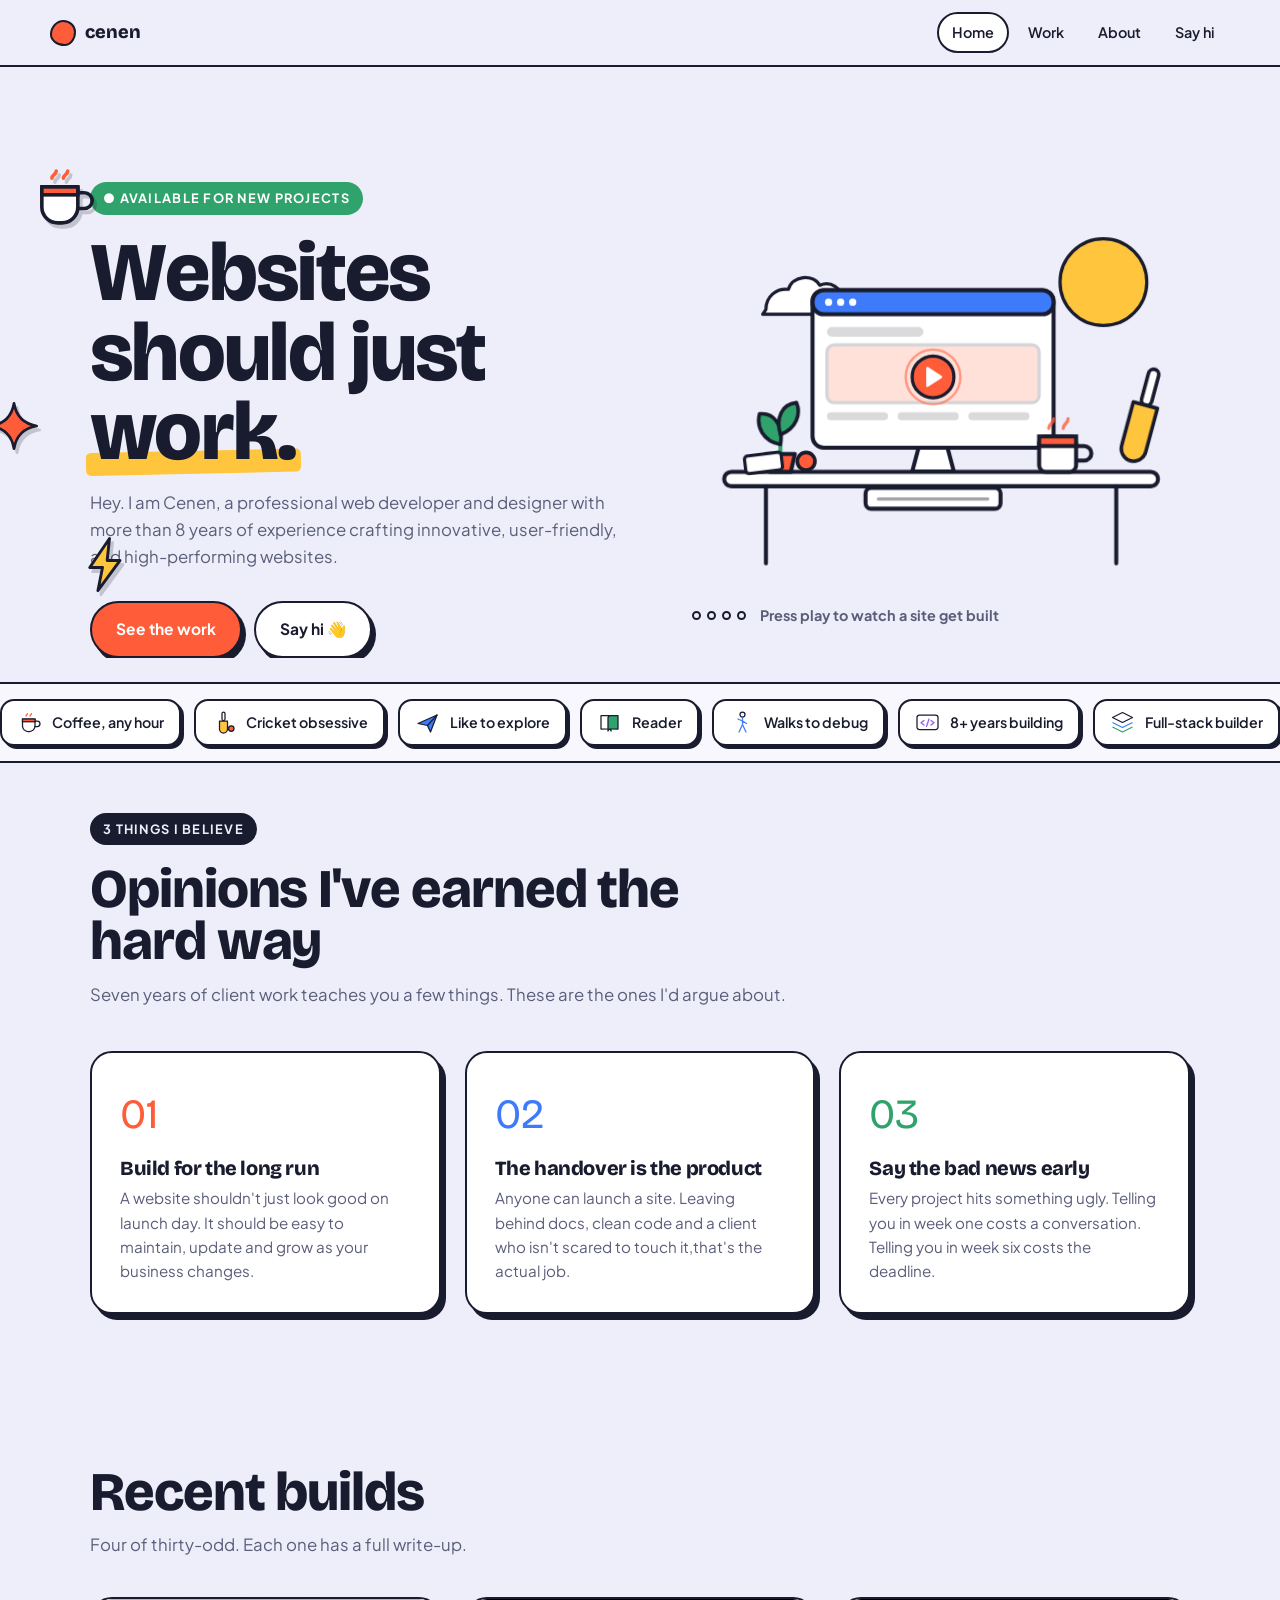
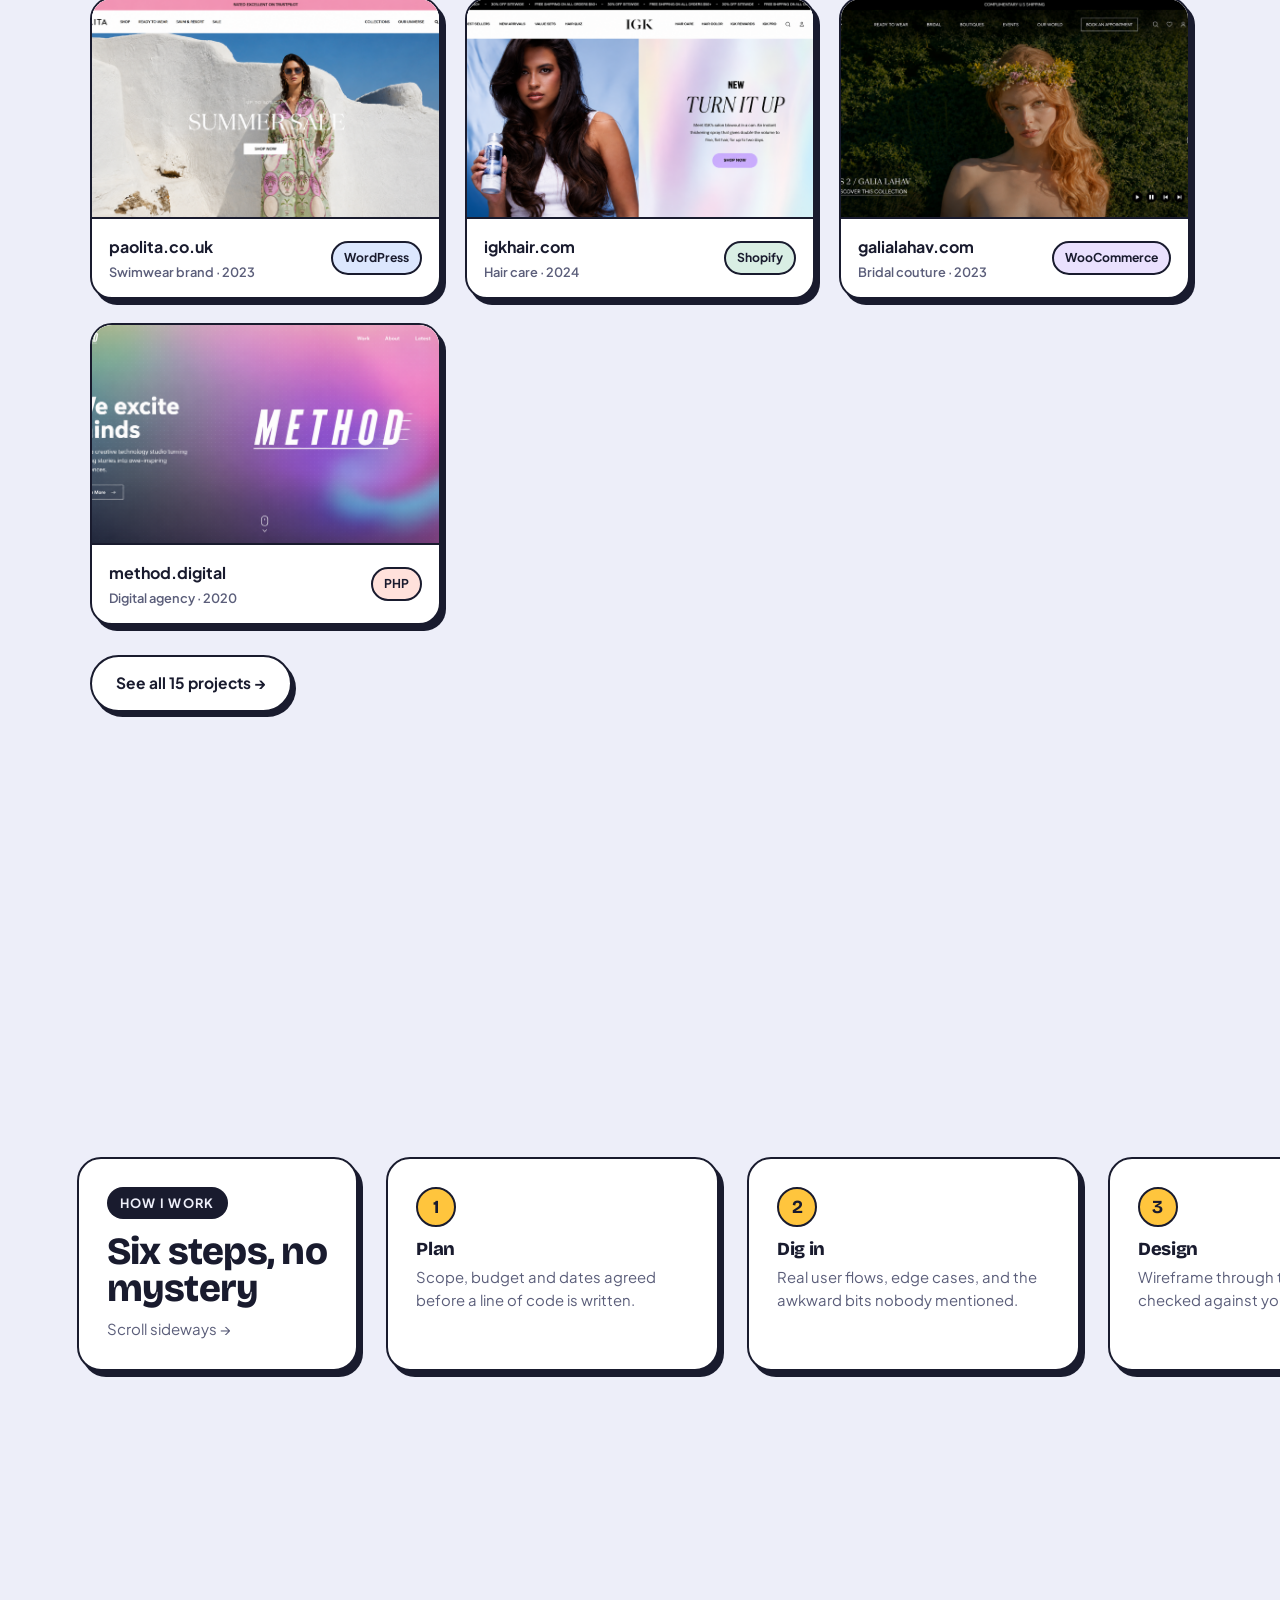
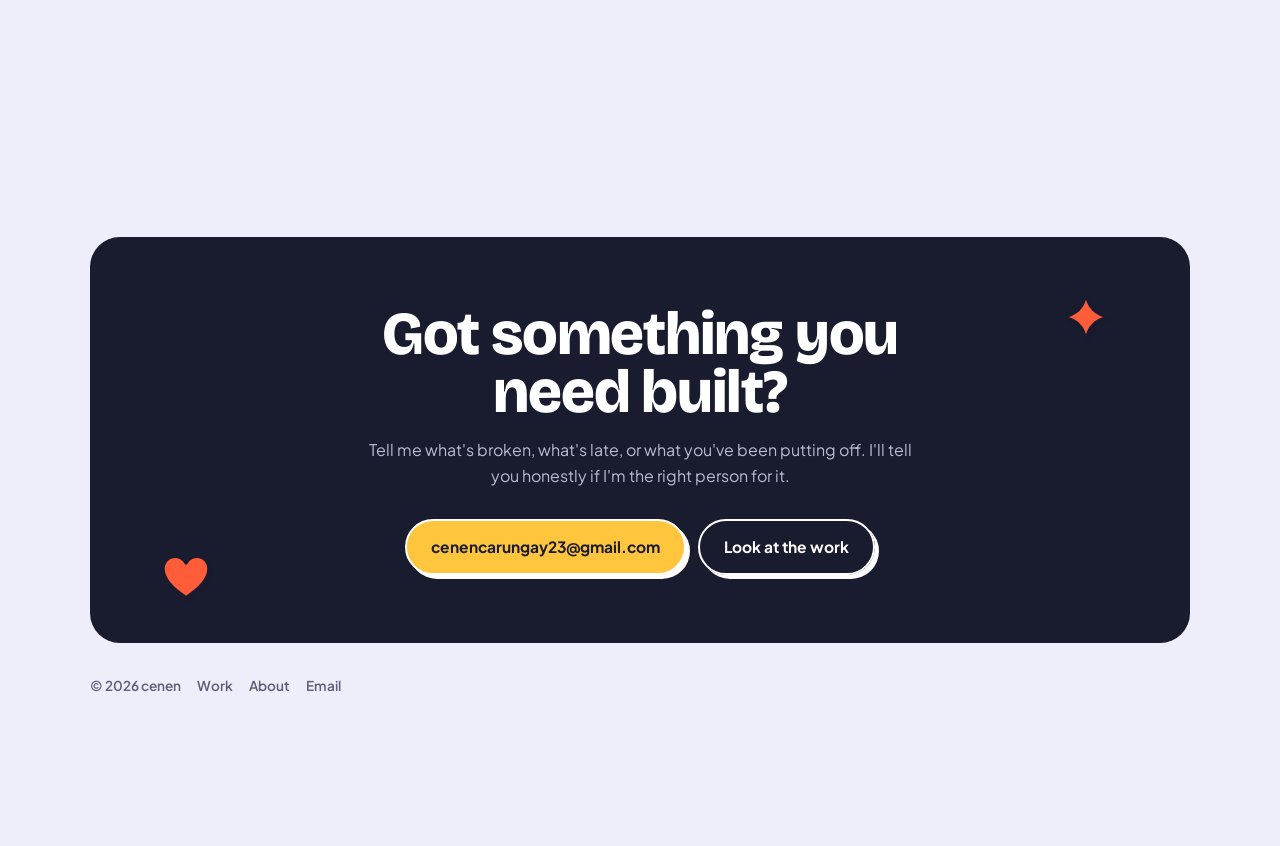
==== index.html @ 1bdb2379 "Update index.html" ====
<!DOCTYPE html>
<html lang="en">
<head>
<meta charset="UTF-8">
<meta name="viewport" content="width=device-width,initial-scale=1">
<title>cenen-I build websites that just work</title>
<meta name="description" content="cenen is a web developer and designer with 7 years building WordPress, Shopify and PHP sites for agencies and business owners.">
<link rel="preconnect" href="https://fonts.googleapis.com">
<link rel="preconnect" href="https://fonts.gstatic.com" crossorigin>
<link href="https://fonts.googleapis.com/css2?family=Bricolage+Grotesque:opsz,wght@12..96,400..800&family=Plus+Jakarta+Sans:wght@400;500;600;700&display=swap" rel="stylesheet">
<link rel="stylesheet" href="style.css">
</head>
<body>

<nav class="top"><div class="wrap in">
  <a class="brand" href="index.html"><span class="blob"></span> cenen</a>
  <div class="links">
    <a href="index.html">Home</a>
    <a href="work.html">Work</a>
    <a href="about.html">About</a>
    <a href="#talk">Say hi</a>
  </div>
</div></nav>
<br><br>
  
<!-- HERO -->
<header class="blk" style="padding-top:clamp(30px,5vw,64px);position:relative;overflow:hidden">
  <div class="wrap" style="display:grid;grid-template-columns:1.05fr .95fr;gap:clamp(24px,4vw,56px);align-items:center" id="heroGrid">
    <div>
      <span class="eyeb" style="background:var(--grass);color:#fff">● Available for new projects</span>
      <h1 style="font-size:clamp(2.4rem,7vw,5.2rem);max-width:14ch;margin-bottom:18px">
        <span data-kin>Websites should just</span> <span class="hl">work.</span>
      </h1>
      <p class="lead">Hey. I am Cenen, a professional web developer and designer with more than 8 years of experience crafting innovative, user-friendly, and high-performing websites. </p>
     
      <div class="cta">
        <a href="work.html" class="btn solid">See the work</a>
        <a href="#talk" class="btn">Say hi 👋</a>
      </div>
    </div>
    <div>
      <div id="deskArt"></div>
      <div class="build-bar">
        <span id="buildDots"><i></i><i></i><i></i><i></i></span>
        <span id="buildCaption">Press play to watch a site get built</span>
      </div>
    </div>
  </div>
  <span class="sticker" style="--r:-10deg;top:8%;left:2%"><svg width="72" height="72"><use href="#s-coffee"/></svg></span>
  <span class="sticker" style="--r:14deg;bottom:12%;left:6%"><svg width="58" height="58"><use href="#s-bolt"/></svg></span>
  <span class="sticker" style="--r:-18deg;top:52%;left:-1%"><svg width="54" height="54"><use href="#s-star"/></svg></span>
</header>

<div class="strip"><div class="rail" id="rail"></div></div>

<!-- BELIEFS -->
<section class="blk rv" style="padding-top:50px;padding-bottom:50px">
  <div class="wrap">
    <span class="eyeb">3 things I believe</span>
    <h2 class="big" data-kin>Opinions I've earned the hard way</h2>
    <p class="lead">Seven years of client work teaches you a few things. These are the ones I'd argue about.</p>
    <div class="grid" style="grid-template-columns:repeat(auto-fit,minmax(270px,1fr));margin-top:42px">
      <div class="card" style="padding:28px"><div style="font-family:Bricolage Grotesque;font-size:2.6rem;color:var(--tomato)">01</div><h3 style="font-size:1.25rem;margin:12px 0 8px">Build for the long run</h3><p style="margin:0;color:var(--ink2);font-size:.95rem">A website shouldn't just look good on launch day. It should be easy to maintain, update and grow as your business changes.</p></div>
      <div class="card" style="padding:28px"><div style="font-family:Bricolage Grotesque;font-size:2.6rem;color:var(--sky)">02</div><h3 style="font-size:1.25rem;margin:12px 0 8px">The handover is the product</h3><p style="margin:0;color:var(--ink2);font-size:.95rem">Anyone can launch a site. Leaving behind docs, clean code and a client who isn't scared to touch it,that's the actual job.</p></div>
      <div class="card" style="padding:28px"><div style="font-family:Bricolage Grotesque;font-size:2.6rem;color:var(--grass)">03</div><h3 style="font-size:1.25rem;margin:12px 0 8px">Say the bad news early</h3><p style="margin:0;color:var(--ink2);font-size:.95rem">Every project hits something ugly. Telling you in week one costs a conversation. Telling you in week six costs the deadline.</p></div>
    </div>
  </div>
</section>

<!-- FEATURED WORK -->
<section class="blk rv">
  <div class="wrap">
    <h2 class="big" data-kin>Recent builds</h2>
    <p class="lead">Four of thirty-odd. Each one has a full write-up.</p>
    <div class="grid" id="featured" style="margin-top:38px"></div>
    <div class="cta"><a href="work.html" class="btn">See all 15 projects →</a></div>
  </div>
</section>

<!-- PINNED HORIZONTAL PROCESS -->
<div class="pin-outer">
  <div class="pin">
    <div class="pin-track" id="pinTrack">
      <div class="pin-card" style="flex-basis:clamp(230px,22vw,300px)">
        <span class="eyeb" style="margin:0 0 14px">How I work</span>
        <h3 style="font-size:clamp(1.6rem,3vw,2.4rem)">Six steps, no mystery</h3>
        <p style="color:var(--ink2);margin-top:10px;font-size:.94rem">Scroll sideways →</p>
      </div>
      <div class="pin-card"><b>1</b><h4>Plan</h4><p>Scope, budget and dates agreed before a line of code is written.</p></div>
      <div class="pin-card"><b>2</b><h4>Dig in</h4><p>Real user flows, edge cases, and the awkward bits nobody mentioned.</p></div>
      <div class="pin-card"><b>3</b><h4>Design</h4><p>Wireframe through to final screens, checked against your brand.</p></div>
      <div class="pin-card"><b>4</b><h4>Build</h4><p>Clean, maintainable code on whichever platform actually fits.</p></div>
      <div class="pin-card"><b>5</b><h4>Test</h4><p>Every browser, every screen size, version-controlled throughout.</p></div>
      <div class="pin-card"><b>6</b><h4>Look after</h4><p>Speed, SEO and fixes for as long as you need them after launch.</p></div>
    </div>
  </div>
</div>

<!-- CONTACT -->
<section class="blk rv" id="talk">
  <div class="wrap">
    <div class="finale">
      <h2 data-kin>Got something you need built?</h2>
      <p>Tell me what's broken, what's late, or what you've been putting off. I'll tell you honestly if I'm the right person for it.</p>
      <div class="cta" style="justify-content:center">
        <a href="mailto:cenencarungay23@gmail.com" class="btn sun">cenencarungay23@gmail.com</a>
        <a href="work.html" class="btn ghost">Look at the work</a>
      </div>
      <span class="sticker" style="--r:-14deg;bottom:9%;left:6%"><svg width="60" height="60"><use href="#s-heart"/></svg></span>
      <span class="sticker" style="--r:12deg;top:13%;right:7%"><svg width="54" height="54"><use href="#s-star"/></svg></span>
    </div>
    <div class="foot">
      <span>© 2026 cenen </span>
      <a href="work.html">Work</a><a href="about.html">About</a><a href="mailto:cenencarungay23@gmail.com">Email</a>
    </div>
  </div>
</section>

<script src="app.js"></script>
<script>
document.addEventListener('DOMContentLoaded',()=>{
  document.getElementById('deskArt').innerHTML = artDesk();
  playSequence();   // must run AFTER the desk SVG exists in the DOM

  const bits=[['s-coffee','Coffee, any hour'],['s-bat','Cricket obsessive'],['s-plane','Like to explore'],
    ['s-book','Reader'],['s-walk','Walks to debug'],
    ['s-code','8+ years building'],['s-layers','Full-stack builder'],['s-bolt','Fast sites only'],['s-compass','Worked across multiple niches']];
  document.getElementById('rail').innerHTML=[...bits,...bits]
    .map(([id,t])=>`<span class="mini"><svg width="25" height="25"><use href="#${id}"/></svg>${t}</span>`).join('');

  document.getElementById('featured').innerHTML =
    ['paolita','igkhair','galialahav','method'].map(s=>{
      const p=bySlug(s);
return `<a class="wcard" href="case.html?p=${p.slug}">
  <div class="art">
  <img src="${projectImage(p)}" alt="${p.dom} website preview">
  </div>
  <div class="meta">
    <span>
      <b>${p.dom}</b>
      <small>${p.sector} · ${p.year}</small>
    </span>
    <span class="tag" style="background:${KINDS[p.kind].c}2e">${KINDS[p.kind].label}</span>
  </div>
</a>`;
    }).join('');

  function tick(){
    const t=new Date(Date.now()+(330+new Date().getTimezoneOffset())*60000);
    document.getElementById('clock').textContent=
      t.toLocaleTimeString('en-GB',{hour:'2-digit',minute:'2-digit'})+' my time';
  }
  tick(); setInterval(tick,30000);

  if(window.innerWidth<820){
    document.getElementById('heroGrid').style.gridTemplateColumns='1fr';
  }
});
</script>
</body>
</html>
---- style.css ----
:root{
  --bg:#EDEEF9; --bg2:#F7F7FD; --ink:#191B2E; --ink2:#5B5E7A;
  --tomato:#FF5C39; --sky:#3E7BFA; --grass:#2FA36B; --sun:#FFC53D; --grape:#8B5CF6;
  --shadow:5px 6px 0 var(--ink);
  --shadow-lg:9px 11px 0 var(--ink);
}
*{box-sizing:border-box;}
html{scroll-behavior:smooth;}
body{
  margin:0;background:var(--bg);color:var(--ink);
  font-family:'Plus Jakarta Sans',system-ui,sans-serif;line-height:1.6;
  -webkit-font-smoothing:antialiased;overflow-x:hidden;
}
h1,h2,h3,h4,.disp{font-family:'Bricolage Grotesque',sans-serif;font-weight:800;line-height:.96;letter-spacing:-.02em;margin:0;}
a{color:inherit;}
img,svg{display:block;max-width:100%;}
::selection{background:var(--sun);}
a:focus-visible,button:focus-visible{outline:3px solid var(--sky);outline-offset:3px;border-radius:10px;}
@media(prefers-reduced-motion:reduce){*{animation-duration:.01ms!important;animation-iteration-count:1!important;transition-duration:.01ms!important;scroll-behavior:auto!important;}}
.wrap{max-width:1180px;margin:0 auto;padding:0 clamp(18px,4vw,40px);}
.tight{max-width:820px;}

/* ---------- nav ---------- */
nav.top{position:sticky;top:0;z-index:80;background:rgba(237,238,249,.85);backdrop-filter:blur(12px);border-bottom:2px solid var(--ink);}
nav.top .in{display:flex;align-items:center;gap:12px;padding:12px 0;}
.brand{display:flex;align-items:center;gap:9px;text-decoration:none;font-family:'Bricolage Grotesque';font-weight:800;font-size:1.14rem;}
.brand .blob{width:26px;height:26px;background:var(--tomato);border:2px solid var(--ink);border-radius:52% 48% 44% 56%/56% 46% 54% 44%;animation:morph 7s ease-in-out infinite;}
@keyframes morph{50%{border-radius:44% 56% 56% 44%/48% 56% 44% 52%;transform:rotate(12deg);}}
nav.top .links{margin-left:auto;display:flex;gap:4px;flex-wrap:wrap;}
nav.top .links a{text-decoration:none;font-weight:600;font-size:.9rem;padding:7px 13px;border-radius:999px;border:2px solid transparent;transition:.18s;}
nav.top .links a:hover,nav.top .links a.on{border-color:var(--ink);background:#fff;}

/* ---------- buttons ---------- */
.btn{
  display:inline-flex;
  align-items:center;
  justify-content:center;
  gap:9px;
  text-decoration:none;
  font-weight:700;
  font-size:.97rem;
  min-height:52px;
  padding:14px 24px;
  border-radius:99px;
  border:2px solid var(--ink);
  background:#fff;
  cursor:pointer;
  box-shadow:4px 5px 0 var(--ink);
  transition:transform .16s,box-shadow .16s;
  font-family:inherit;
  color:var(--ink);
}

.btn:hover{
  transform:translate(-2px,-2px);
  box-shadow:6px 7px 0 var(--ink);
}

.btn:active{
  transform:translate(2px,2px);
  box-shadow:1px 2px 0 var(--ink);
}
.btn.solid{background:var(--tomato);color:#fff;}
.btn.sun{background:var(--sun);}
.cta{display:flex;gap:12px;flex-wrap:wrap;margin-top:30px;}

/* ---------- shared bits ---------- */
.eyeb{display:inline-block;font-weight:700;font-size:.8rem;text-transform:uppercase;letter-spacing:.1em;background:var(--ink);color:var(--bg);padding:6px 13px;border-radius:99px;margin-bottom:18px;}
h2.big{font-size:clamp(2rem,5vw,3.4rem);margin-bottom:14px;max-width:19ch;}
.lead{color:var(--ink2);font-size:1.05rem;max-width:60ch;margin:0;}
section.blk{padding:clamp(56px,8vw,104px) 0;position:relative;}
.card{background:#fff;border:2px solid var(--ink);border-radius:22px;box-shadow:var(--shadow);}

/* ---------- kinetic type ---------- */
.kin{display:inline-block;}
.kin .ch{display:inline-block;opacity:0;transform:translateY(.5em) rotate(-6deg);}
.kin.go .ch{animation:chIn .55s cubic-bezier(.2,.9,.25,1) forwards;}
@keyframes chIn{to{opacity:1;transform:none;}}
.hl{position:relative;white-space:nowrap;}
.hl::after{content:"";position:absolute;left:-2%;right:-2%;bottom:.06em;height:.28em;background:var(--sun);z-index:-1;border-radius:5px;transform:rotate(-1.2deg) scaleX(0);transform-origin:left;transition:transform .6s .5s cubic-bezier(.2,.9,.25,1);}
.hl.go::after{transform:rotate(-1.2deg) scaleX(1);}

/* ---------- stickers ---------- */
.sticker{position:absolute;z-index:4;cursor:grab;touch-action:none;user-select:none;filter:drop-shadow(3px 4px 0 rgba(25,27,46,.2));animation:bob 5.5s ease-in-out infinite;}
.sticker:active{cursor:grabbing;}
@keyframes bob{0%,100%{transform:translateY(0) rotate(var(--r,0deg));}50%{transform:translateY(-10px) rotate(calc(var(--r,0deg) + 3deg));}}
.sticker.held{animation:none!important;z-index:60;filter:drop-shadow(9px 11px 0 rgba(25,27,46,.24));}
@media(max-width:900px){.sticker{display:none;}}

/* ---------- marquee ---------- */
.strip{margin-top:24px;border-top:2px solid var(--ink);border-bottom:2px solid var(--ink);background:var(--bg2);padding:15px 0;overflow:hidden;}
.rail{display:flex;gap:13px;width:max-content;animation:slide 36s linear infinite;}
.strip:hover .rail{animation-play-state:paused;}
@keyframes slide{to{transform:translateX(-50%);}}
.mini{display:flex;align-items:center;gap:10px;background:#fff;border:2px solid var(--ink);border-radius:14px;padding:9px 15px;white-space:nowrap;font-weight:600;font-size:.89rem;box-shadow:3px 3px 0 var(--ink);}

/* ---------- work cards ---------- */
.filters{display:flex;gap:9px;flex-wrap:wrap;margin:30px 0 26px;}
.filters button{font-weight:700;font-size:.86rem;padding:9px 16px;border-radius:99px;cursor:pointer;border:2px solid var(--ink);background:#fff;box-shadow:3px 3px 0 var(--ink);transition:.16s;font-family:inherit;}
.filters button:hover{transform:translate(-1px,-1px);box-shadow:4px 4px 0 var(--ink);}
.filters button.on{background:var(--ink);color:var(--bg);}
.grid{display:grid;grid-template-columns:repeat(auto-fill,minmax(290px,1fr));gap:24px;}
.wcard{display:block;text-decoration:none;background:#fff;border:2px solid var(--ink);border-radius:22px;overflow:hidden;box-shadow:var(--shadow);transition:transform .22s,box-shadow .22s;}
.wcard:hover{transform:translate(-3px,-5px);box-shadow:var(--shadow-lg);}
.wcard .art{border-bottom:2px solid var(--ink);overflow:hidden;}
.wcard .art{
  height:220px;
  overflow:hidden;
  border-bottom:2px solid var(--ink);
  background:#fff;
}

.wcard .art img{
  width:100%;
  height:100%;
  object-fit:contain;
  object-position:center top;
  display:block;
}

.wcard .art img{
  width:100%;
  height:100%;
  object-fit:cover;
  object-position:top;
  display:block;
  transition:transform .35s;
}

.wcard:hover .art img{
  transform:scale(1.04);
}
.wcard:hover .art svg{transform:scale(1.04);}
.wcard .meta{padding:15px 17px;display:flex;align-items:center;justify-content:space-between;gap:10px;}
.wcard .meta b{font-size:1rem;}
.wcard .meta small{display:block;color:var(--ink2);font-weight:600;font-size:.8rem;margin-top:2px;}
.tag{font-size:.76rem;font-weight:700;padding:5px 11px;border-radius:99px;border:2px solid var(--ink);white-space:nowrap;}

/* ---------- case study ---------- */
.case-hero{padding:clamp(36px,6vw,72px) 0 0;}
.back{display:inline-flex;align-items:center;gap:7px;font-weight:700;font-size:.9rem;text-decoration:none;margin-bottom:22px;}
.back:hover{color:var(--tomato);}
.case-title{font-size:clamp(2.2rem,6vw,4.2rem);margin-bottom:16px;}
.facts{display:grid;grid-template-columns:repeat(auto-fit,minmax(140px,1fr));gap:0;border:2px solid var(--ink);border-radius:18px;overflow:hidden;background:#fff;margin:34px 0;}
.facts div{padding:18px 20px;border-right:2px solid var(--ink);}
.facts div:last-child{border-right:none;}
.facts dt{font-size:.74rem;text-transform:uppercase;letter-spacing:.09em;font-weight:700;color:var(--ink2);}
.facts dd{margin:5px 0 0;font-weight:700;font-size:1.02rem;}
.case-body h3{font-size:clamp(1.3rem,2.6vw,1.9rem);margin:44px 0 12px;}
.case-body p{color:var(--ink2);font-size:1.03rem;margin:0 0 14px;}
.case-body ul{color:var(--ink2);padding-left:20px;margin:0 0 14px;}
.case-body li{margin-bottom:7px;}
.shotframe{border:2px solid var(--ink);border-radius:22px;overflow:hidden;box-shadow:var(--shadow);margin:30px 0;background:#fff;}
.shotframe img{
  display:block;
  width:100%;
  height:auto;
}
.todo{background:#FFF6D8;border:2px dashed var(--ink);border-radius:14px;padding:14px 18px;font-size:.9rem;font-weight:600;margin:18px 0;}
.nextcase{display:flex;justify-content:space-between;align-items:center;gap:16px;flex-wrap:wrap;border-top:2px solid var(--ink);padding-top:26px;margin-top:56px;}

/* ---------- pinned scroll scene ---------- */
.pin-outer{height:280vh;position:relative;}
.pin{position:sticky;top:0;height:100vh;display:flex;align-items:center;overflow:hidden;}
.pin-track{display:flex;gap:28px;padding:0 6vw;will-change:transform;}
.pin-card{flex:0 0 clamp(240px,26vw,340px);background:#fff;border:2px solid var(--ink);border-radius:24px;padding:28px;box-shadow:var(--shadow);}
.pin-card b{display:inline-block;font-family:'Bricolage Grotesque';font-size:1.15rem;width:40px;height:40px;line-height:36px;text-align:center;border:2px solid var(--ink);border-radius:99px;background:var(--sun);margin-bottom:14px;}
.pin-card h4{font-size:1.15rem;margin-bottom:7px;}
.pin-card p{margin:0;color:var(--ink2);font-size:.93rem;}
@media(max-width:900px){
  .pin-outer{height:auto;}
  .pin{position:static;height:auto;padding:20px 0;}
  .pin-track{flex-direction:column;padding:0;transform:none!important;}
  .pin-card{flex:1 1 auto;}
}

/* ---------- parallax ---------- */
.plx{will-change:transform;}

/* ---------- finale ---------- */
.finale{background:var(--ink);color:var(--bg);border-radius:30px;padding:clamp(34px,6vw,68px);text-align:center;position:relative;overflow:hidden;}
.finale h2{color:#fff;font-size:clamp(2rem,6vw,3.8rem);margin:0 auto 16px;max-width:17ch;}
.finale p{color:#B9BCD8;max-width:46ch;margin:0 auto;}
.finale .btn{border-color:#fff;box-shadow:4px 4px 0 #fff;}
.finale .btn.ghost{background:transparent;color:#fff;}
.foot{display:flex;gap:16px;flex-wrap:wrap;align-items:center;padding:32px 0 46px;font-size:.85rem;color:var(--ink2);font-weight:600;}
.foot a{text-decoration:none;}
.foot a:hover{color:var(--ink);}

/* ---------- reveal ---------- */
.rv{transition:opacity .65s ease,transform .65s ease;}
.rv.pre{opacity:0;transform:translateY(24px);}
.rv.pre.in{opacity:1;transform:none;}

/* ---------- build sequence on the monitor ---------- */
.playbtn{cursor:pointer;transition:opacity .3s;}
.playbtn .pb-bg,.playbtn .pb-icon{transition:transform .2s;transform-box:fill-box;transform-origin:center;}
.playbtn:hover .pb-bg{transform:scale(1.12);}
.playbtn:hover .pb-icon{transform:scale(1.12);}
.playbtn .pb-ring{transform-box:fill-box;transform-origin:center;animation:pbring 2.2s ease-out infinite;}
@keyframes pbring{0%{transform:scale(1);opacity:.55;}70%,100%{transform:scale(1.55);opacity:0;}}
.playbtn:focus-visible .pb-bg{stroke:var(--sky);stroke-width:6;}

#screenLayer .pop{transform-box:fill-box;transform-origin:center;opacity:0;animation:scPop .45s cubic-bezier(.2,.9,.25,1) forwards;}
@keyframes scPop{from{opacity:0;transform:scale(.82) translateY(6px);}to{opacity:1;transform:none;}}
#screenLayer .typ{opacity:0;animation:scTyp .3s steps(1) forwards;}
@keyframes scTyp{to{opacity:1;}}
#screenLayer .caret{opacity:0;animation:scCaret .8s steps(2,start) infinite;animation-delay:inherit;}
@keyframes scCaret{0%,49%{opacity:1;}50%,100%{opacity:0;}}
#screenLayer .confetti{transform-box:fill-box;transform-origin:center;opacity:0;animation:scConf .9s ease-out forwards;}
@keyframes scConf{0%{opacity:0;transform:scale(.4) rotate(0);}40%{opacity:1;}100%{opacity:0;transform:scale(1.3) translateY(-26px) rotate(180deg);}}

.build-bar{display:flex;align-items:center;gap:14px;flex-wrap:wrap;margin-top:14px;}
#buildCaption{font-weight:700;font-size:.9rem;color:var(--ink2);}
#buildDots{display:flex;gap:6px;}
#buildDots i{width:9px;height:9px;border-radius:50%;border:2px solid var(--ink);background:transparent;display:block;transition:background .25s;}
#buildDots i.on{background:var(--sun);}
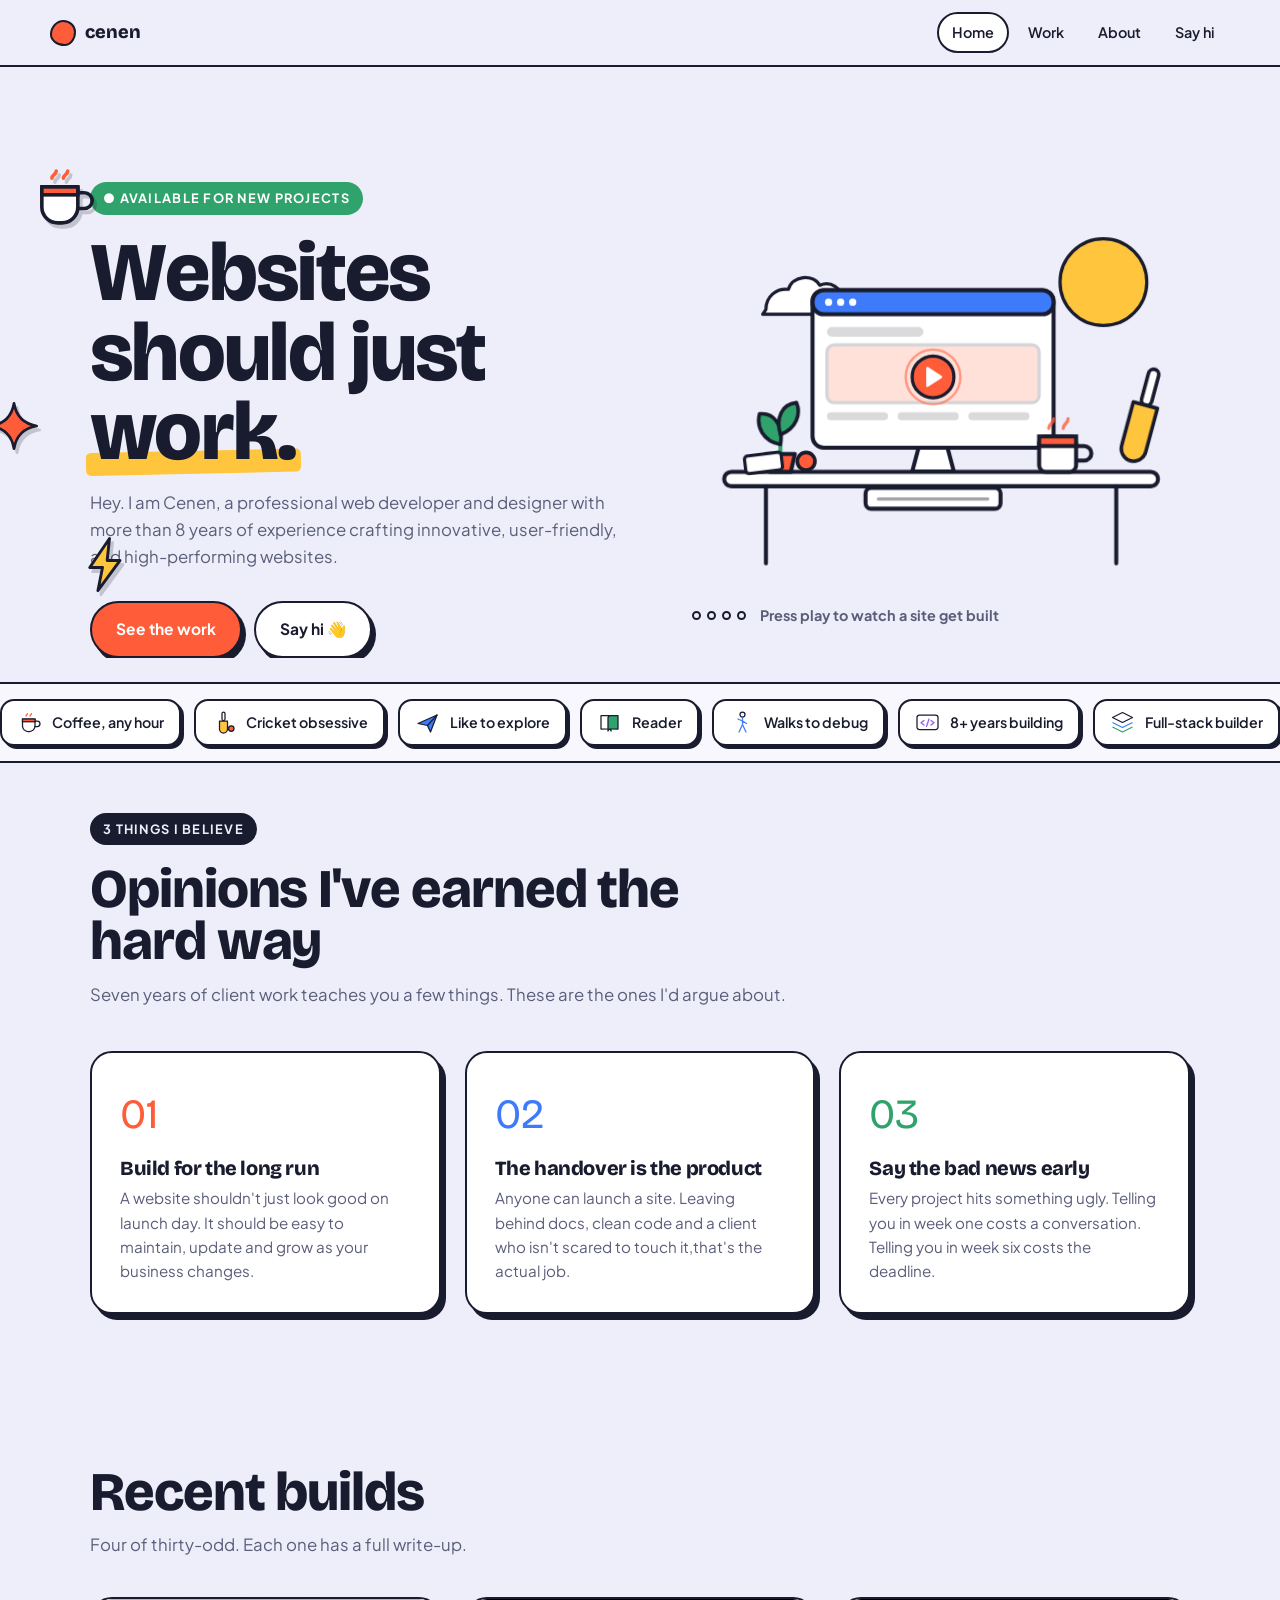
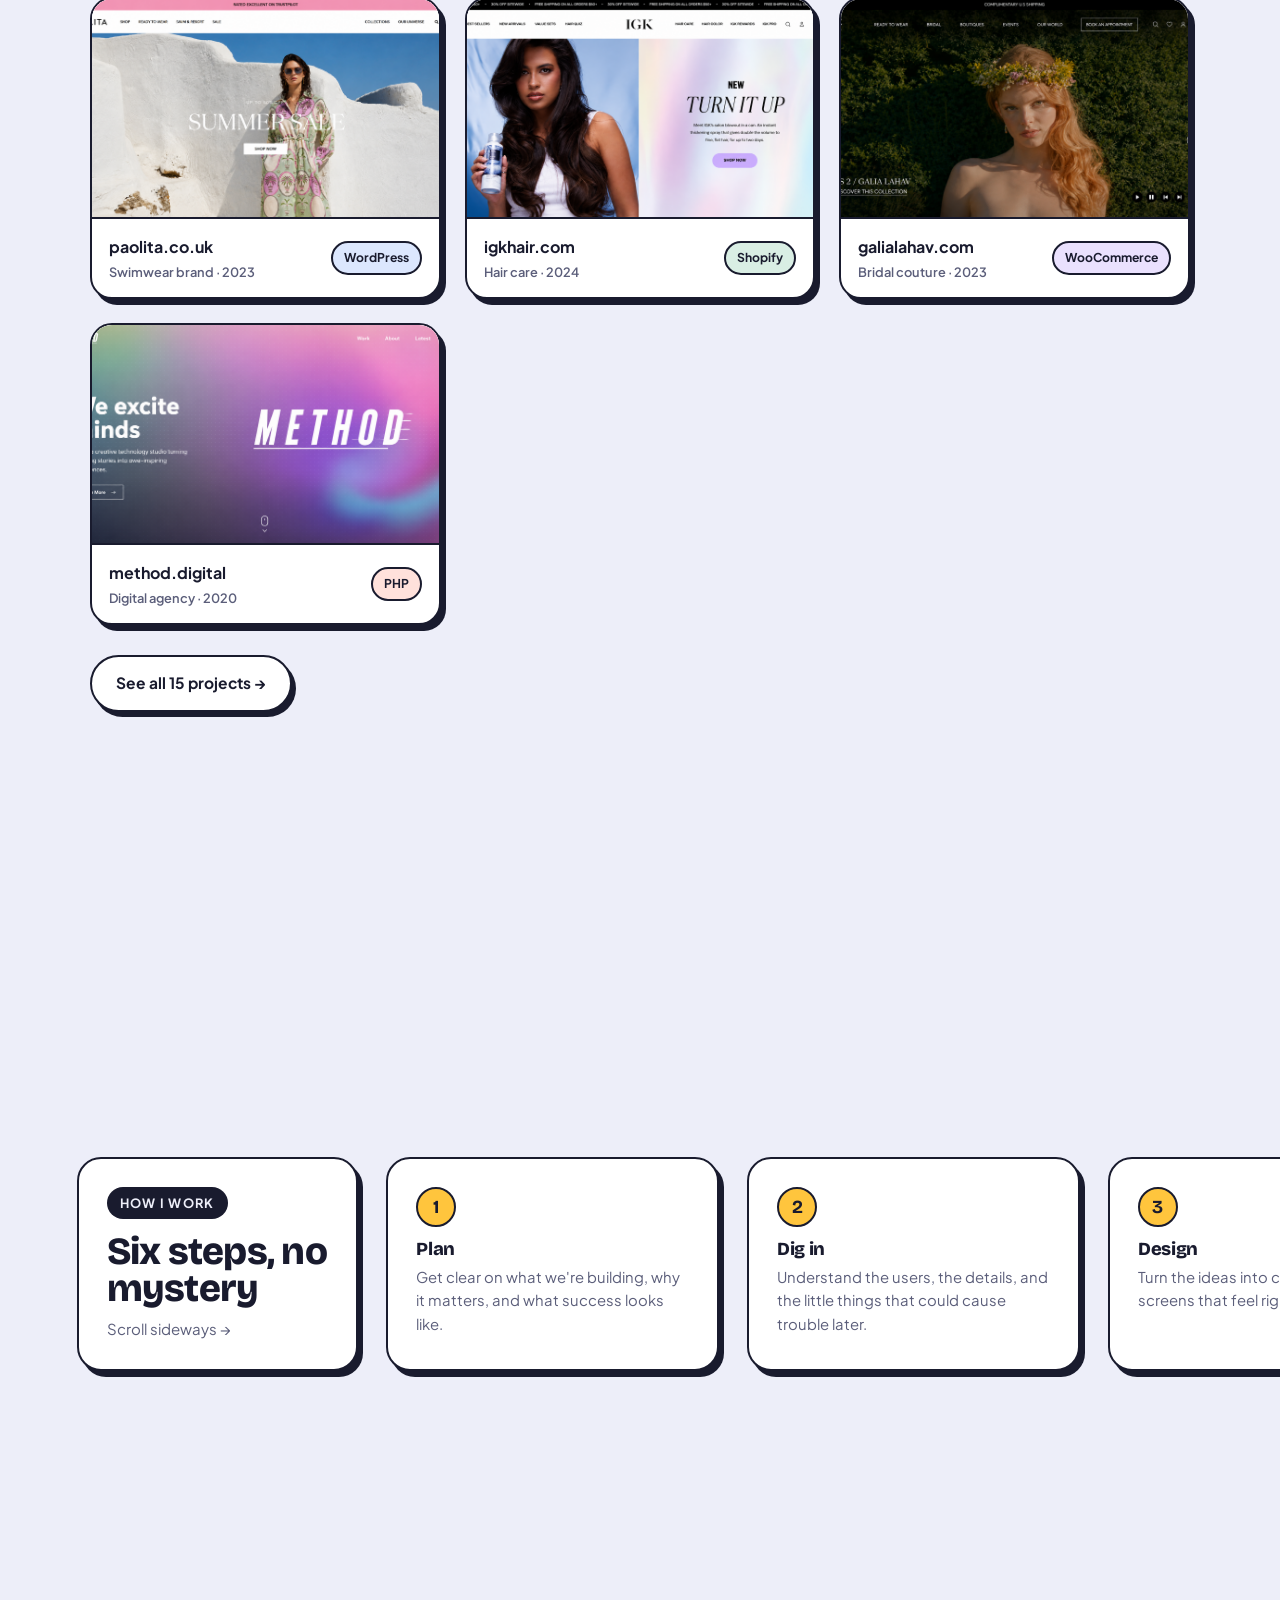
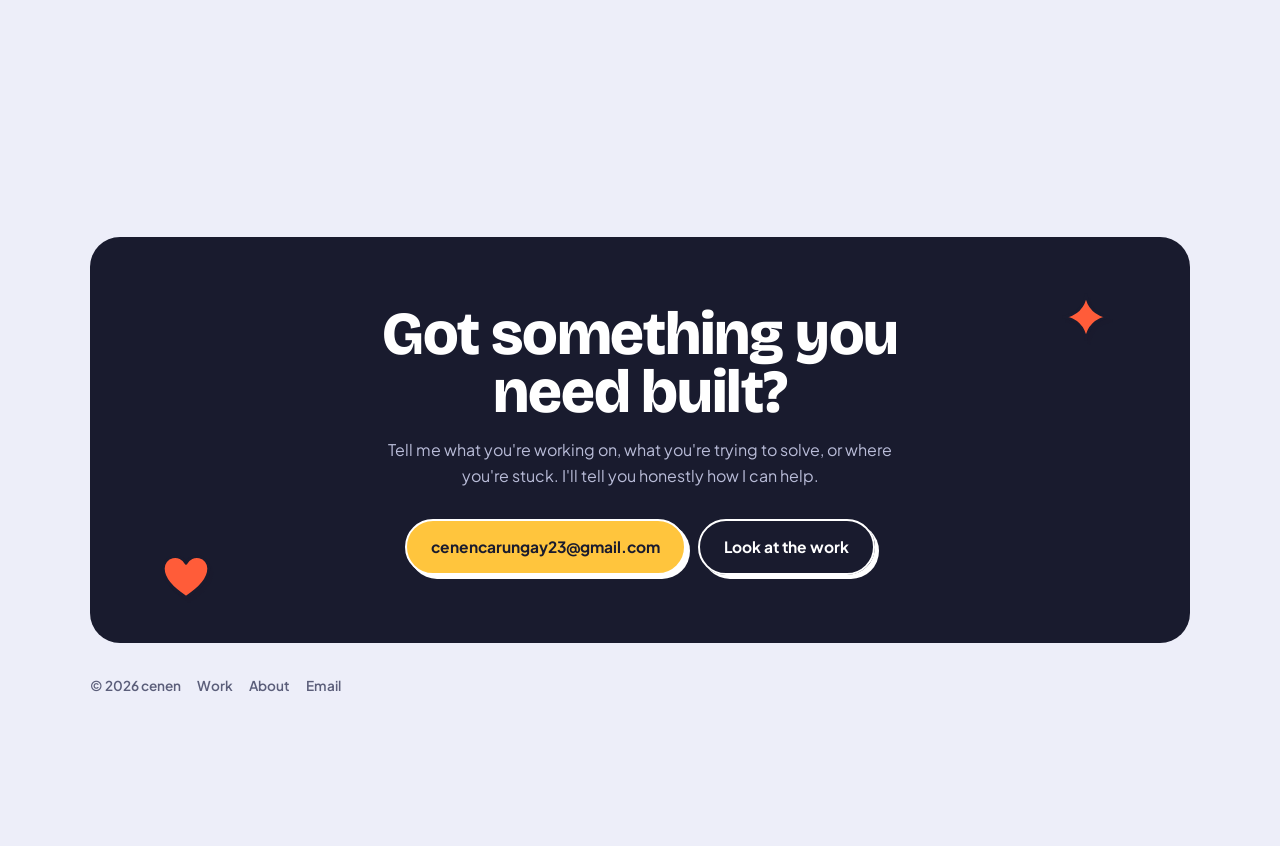
==== commit 31f3d3c7: "Update index.html" ====
--- a/index.html
+++ b/index.html
@@ -86,12 +86,12 @@
         <h3 style="font-size:clamp(1.6rem,3vw,2.4rem)">Six steps, no mystery</h3>
         <p style="color:var(--ink2);margin-top:10px;font-size:.94rem">Scroll sideways →</p>
       </div>
-      <div class="pin-card"><b>1</b><h4>Plan</h4><p>Scope, budget and dates agreed before a line of code is written.</p></div>
-      <div class="pin-card"><b>2</b><h4>Dig in</h4><p>Real user flows, edge cases, and the awkward bits nobody mentioned.</p></div>
-      <div class="pin-card"><b>3</b><h4>Design</h4><p>Wireframe through to final screens, checked against your brand.</p></div>
+      <div class="pin-card"><b>1</b><h4>Plan</h4><p>Get clear on what we're building, why it matters, and what success looks like.</p></div>
+      <div class="pin-card"><b>2</b><h4>Dig in</h4><p>Understand the users, the details, and the little things that could cause trouble later.</p></div>
+      <div class="pin-card"><b>3</b><h4>Design</h4><p>Turn the ideas into clear, thoughtful screens that feel right for your brand.</p></div>
       <div class="pin-card"><b>4</b><h4>Build</h4><p>Clean, maintainable code on whichever platform actually fits.</p></div>
       <div class="pin-card"><b>5</b><h4>Test</h4><p>Every browser, every screen size, version-controlled throughout.</p></div>
-      <div class="pin-card"><b>6</b><h4>Look after</h4><p>Speed, SEO and fixes for as long as you need them after launch.</p></div>
+      <div class="pin-card"><b>6</b><h4>Look after</h4><p>Help keep things running smoothly, long after the site goes live.</p></div>
     </div>
   </div>
 </div>
@@ -101,7 +101,7 @@
   <div class="wrap">
     <div class="finale">
       <h2 data-kin>Got something you need built?</h2>
-      <p>Tell me what's broken, what's late, or what you've been putting off. I'll tell you honestly if I'm the right person for it.</p>
+      <p>Tell me what you're working on, what you're trying to solve, or where you're stuck. I'll tell you honestly how I can help.</p>
       <div class="cta" style="justify-content:center">
         <a href="mailto:cenencarungay23@gmail.com" class="btn sun">cenencarungay23@gmail.com</a>
         <a href="work.html" class="btn ghost">Look at the work</a>
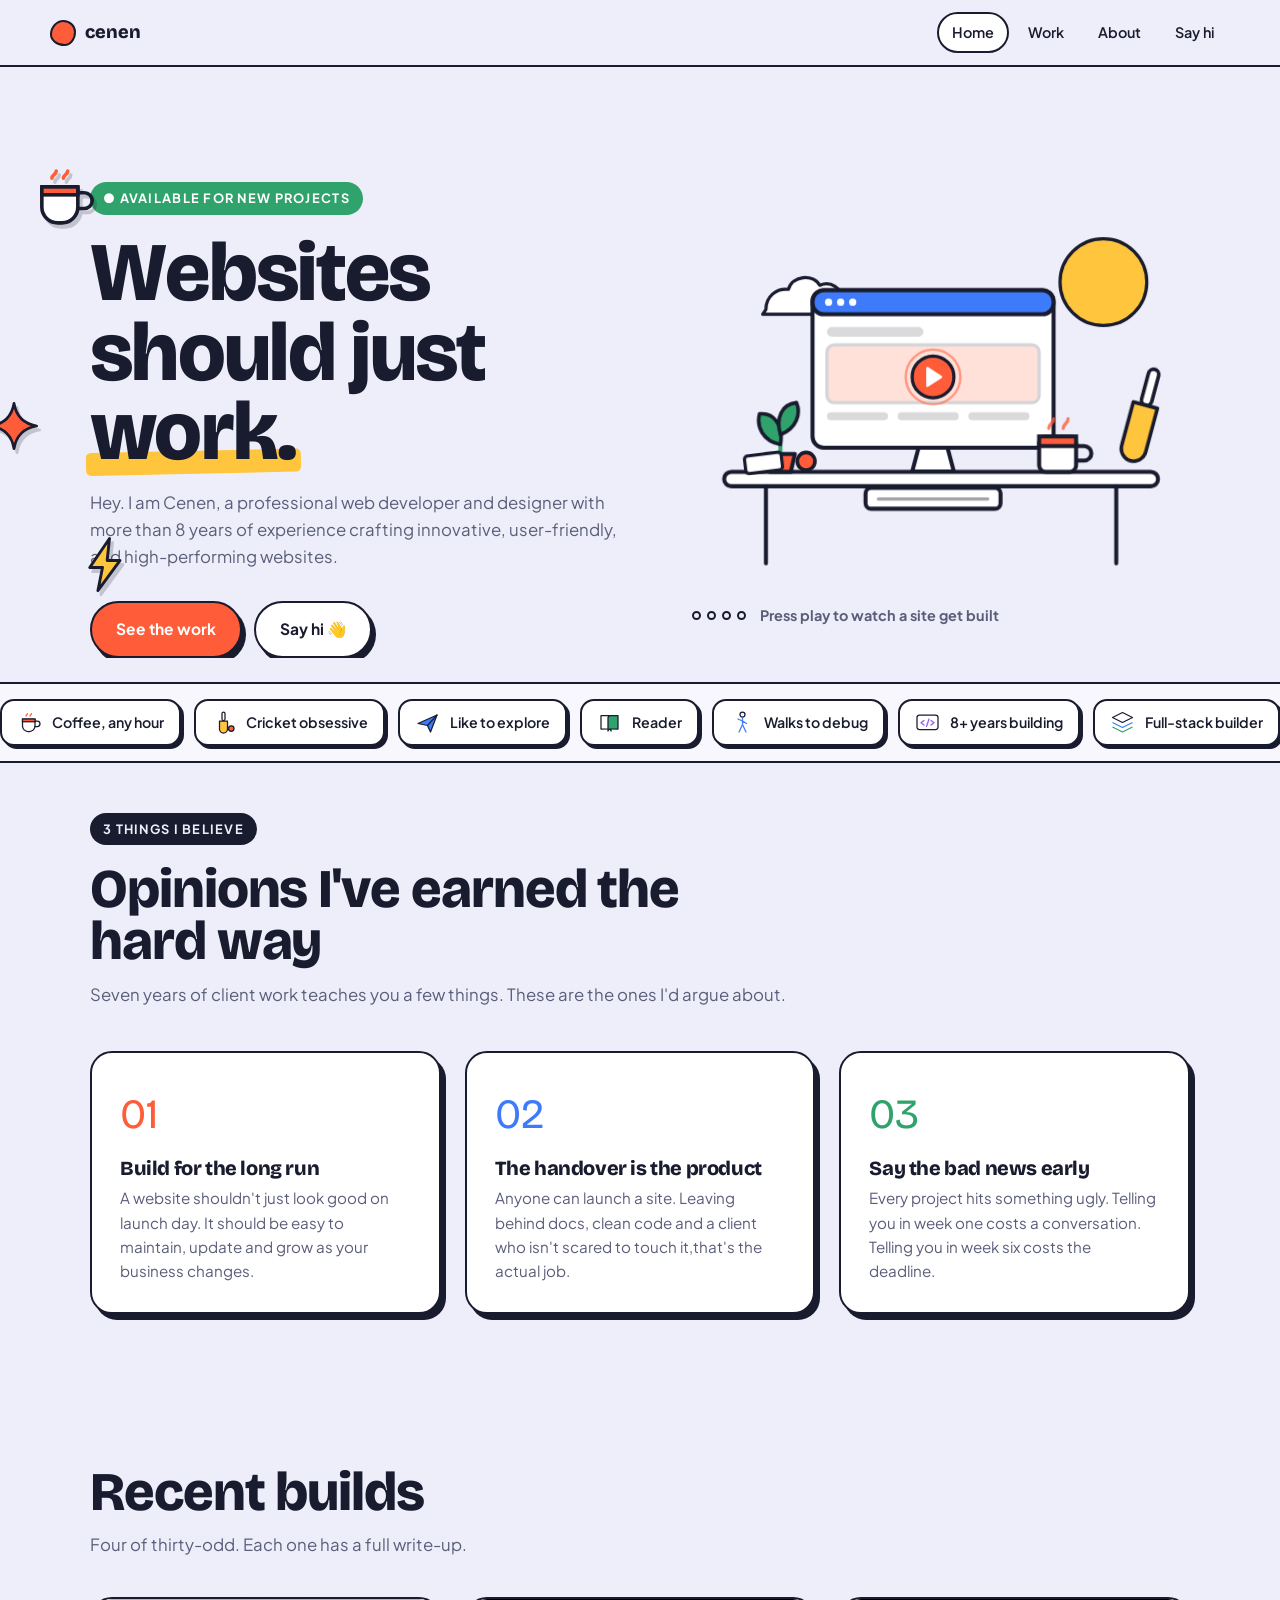
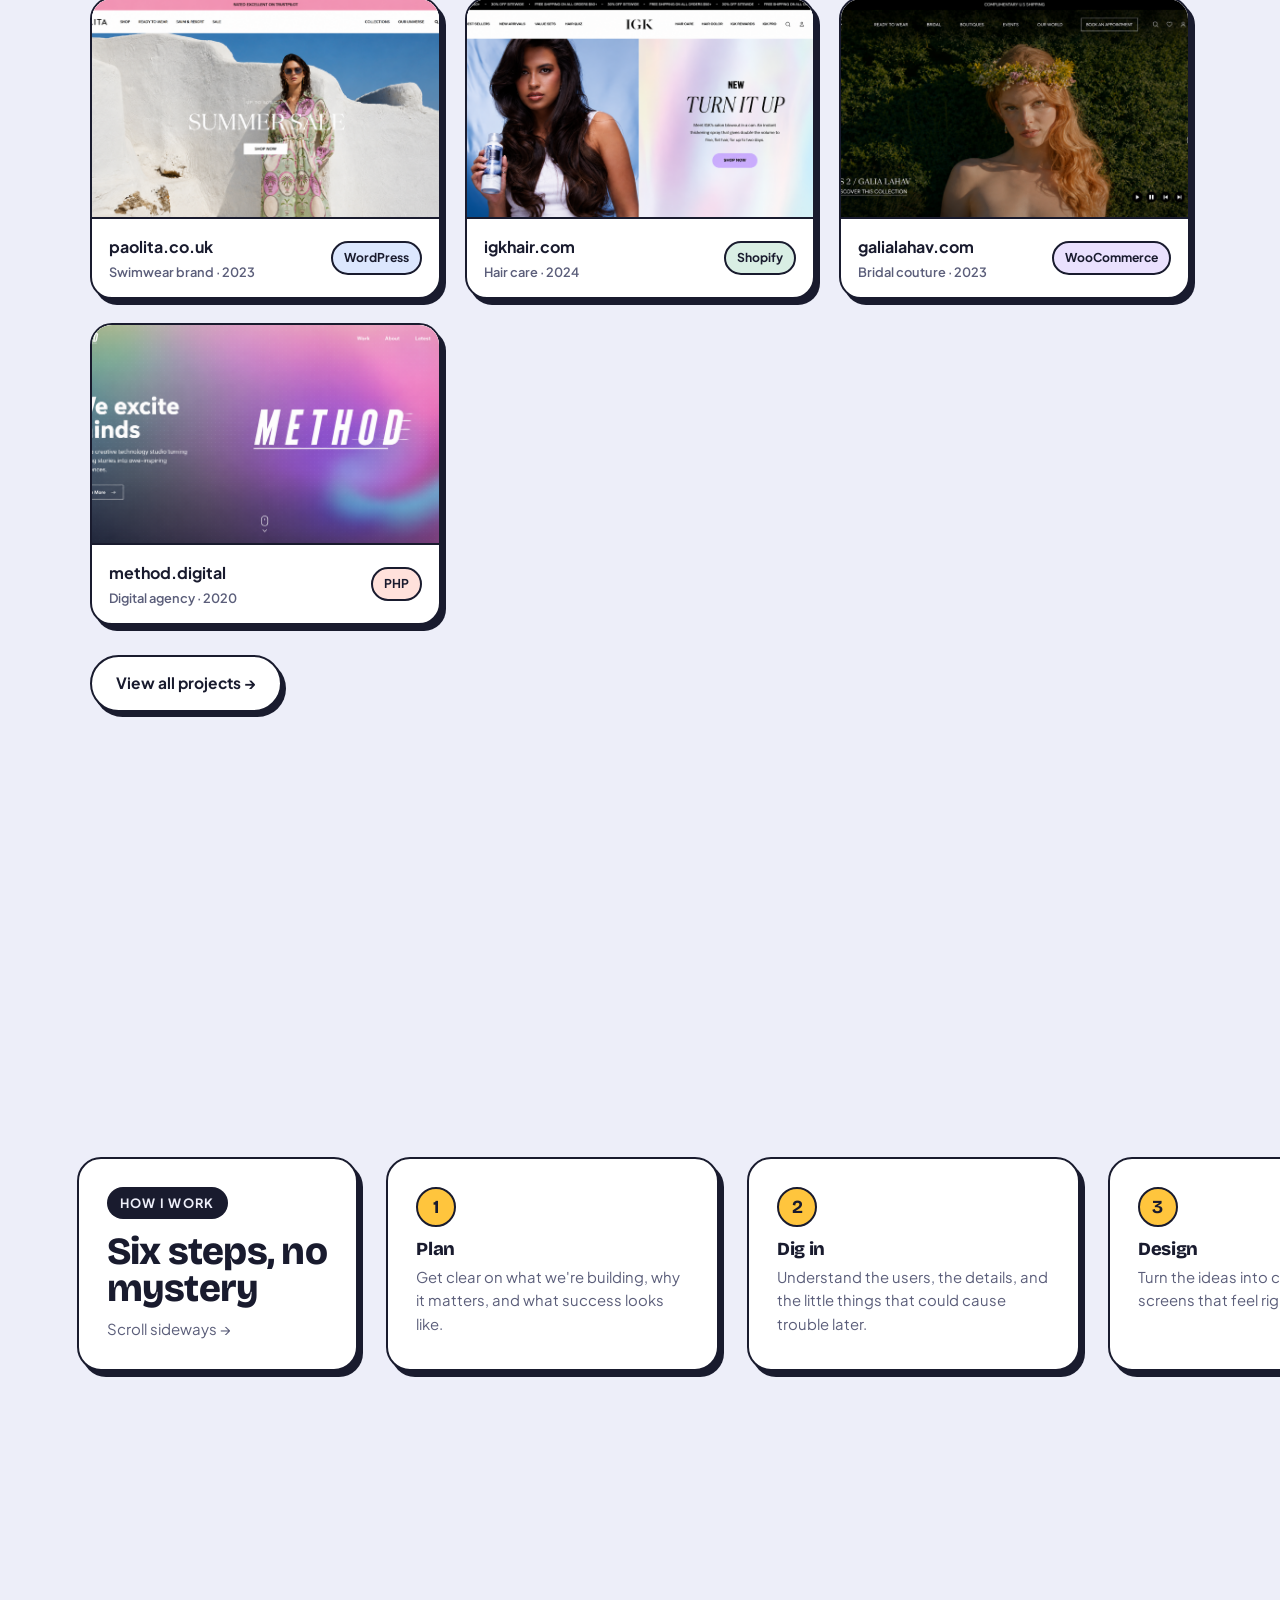
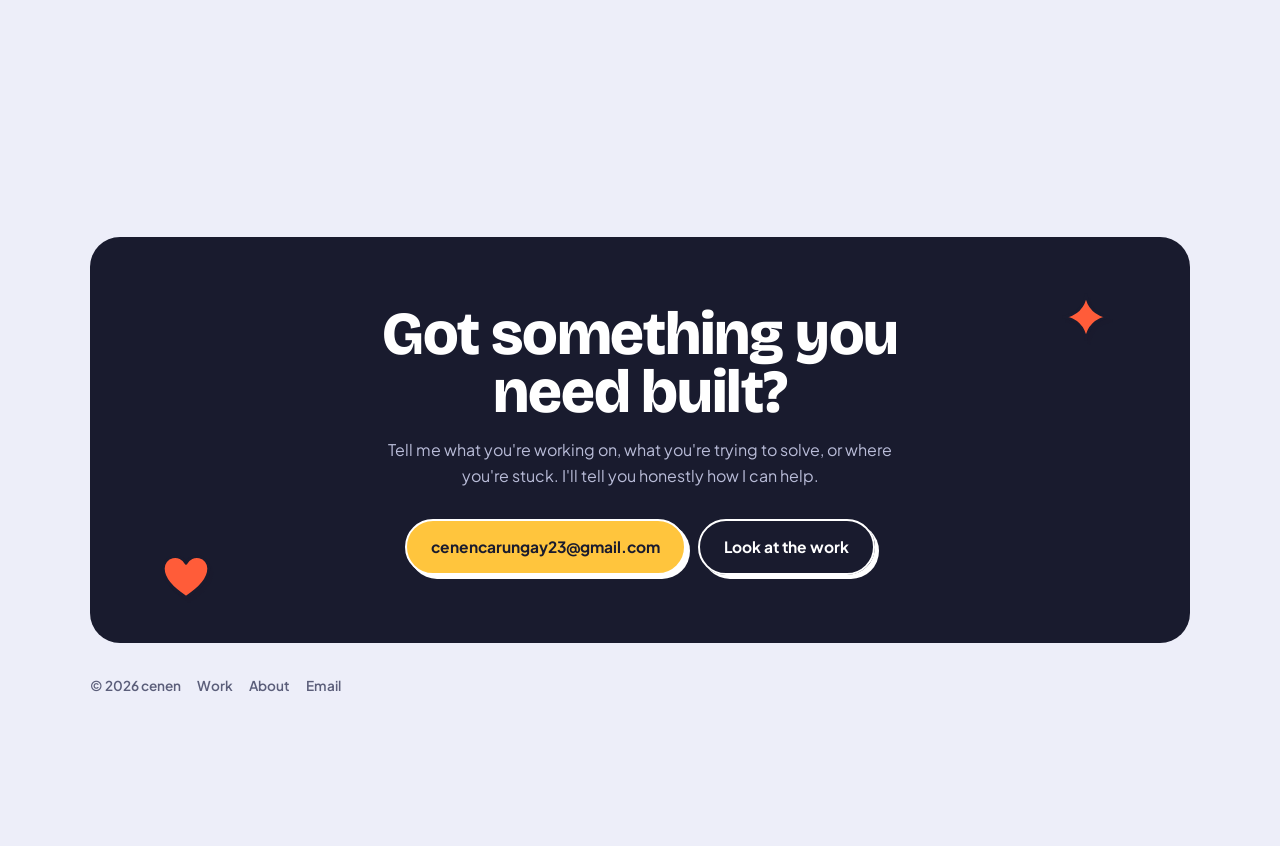
==== commit bae9ccfd: "Update index.html" ====
--- a/index.html
+++ b/index.html
@@ -73,7 +73,7 @@
     <h2 class="big" data-kin>Recent builds</h2>
     <p class="lead">Four of thirty-odd. Each one has a full write-up.</p>
     <div class="grid" id="featured" style="margin-top:38px"></div>
-    <div class="cta"><a href="work.html" class="btn">See all 15 projects →</a></div>
+    <div class="cta"><a href="work.html" class="btn">View all projects →</a></div>
   </div>
 </section>
 
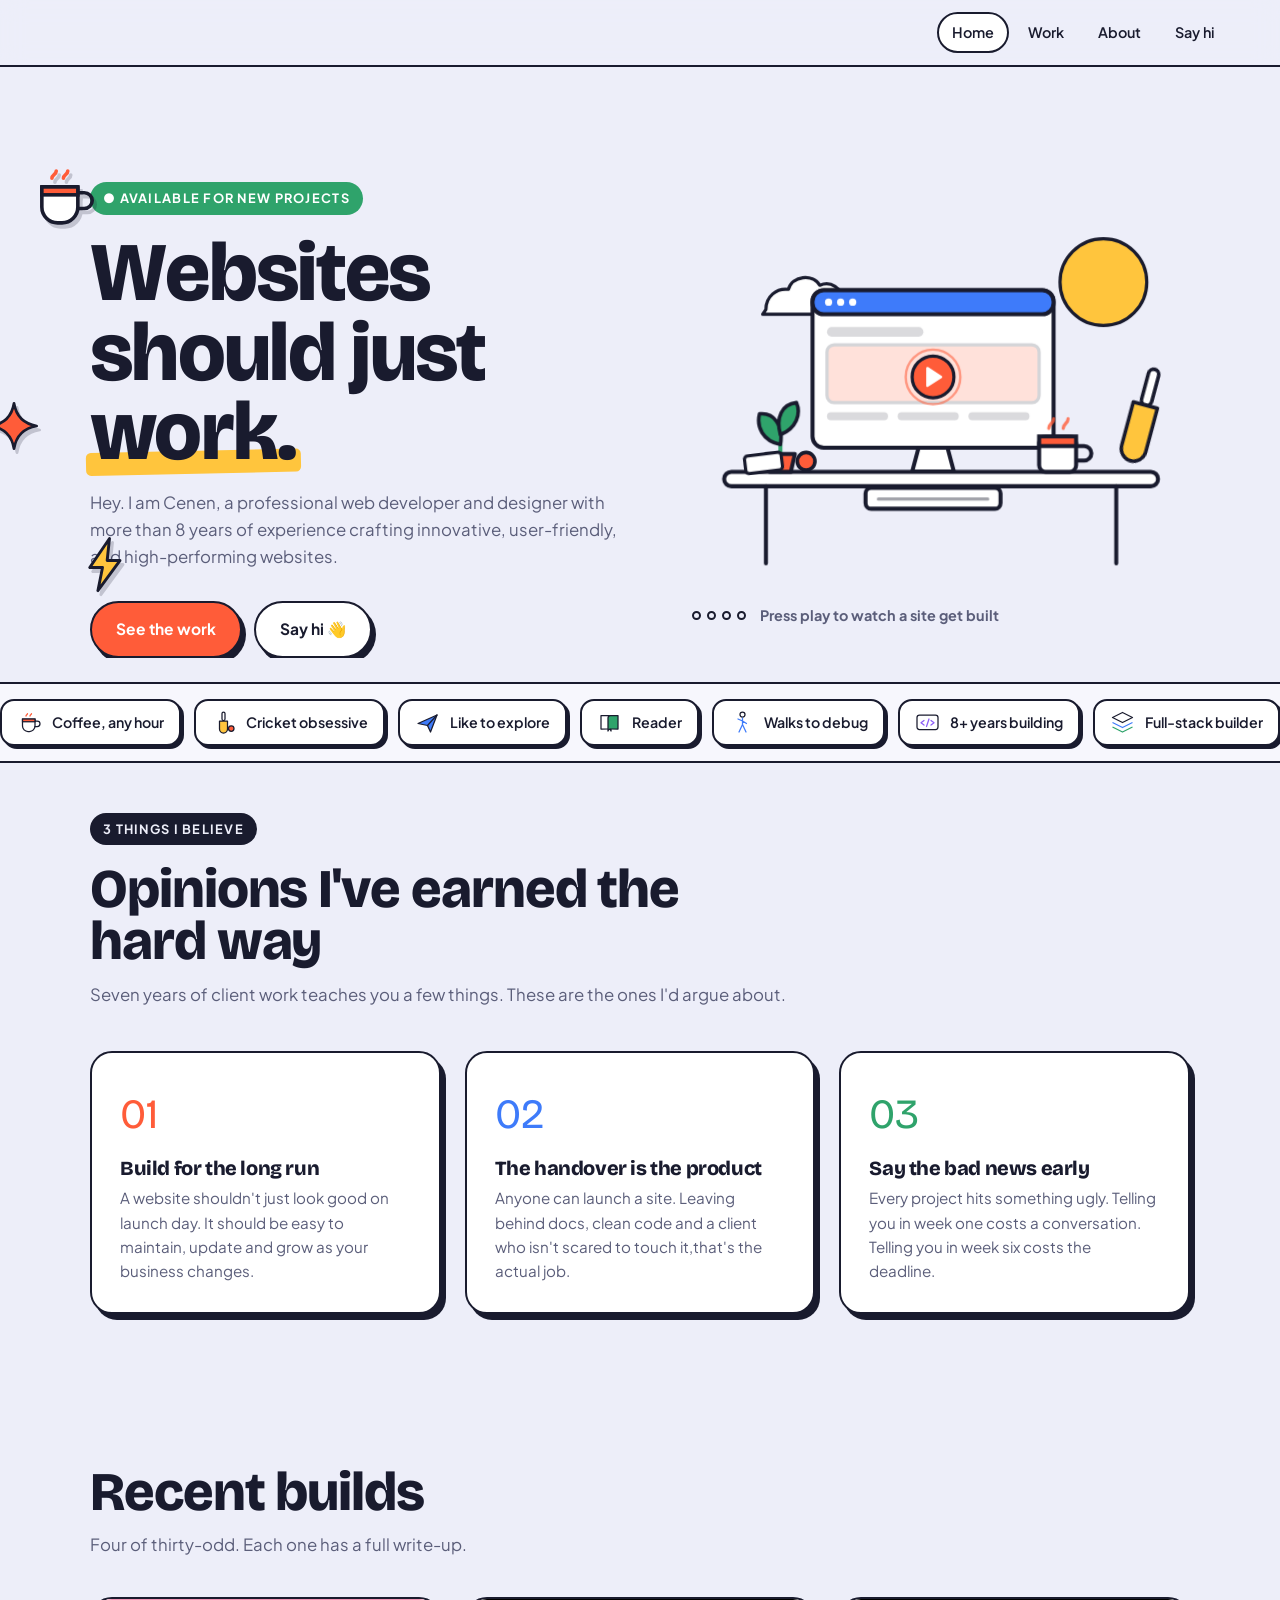
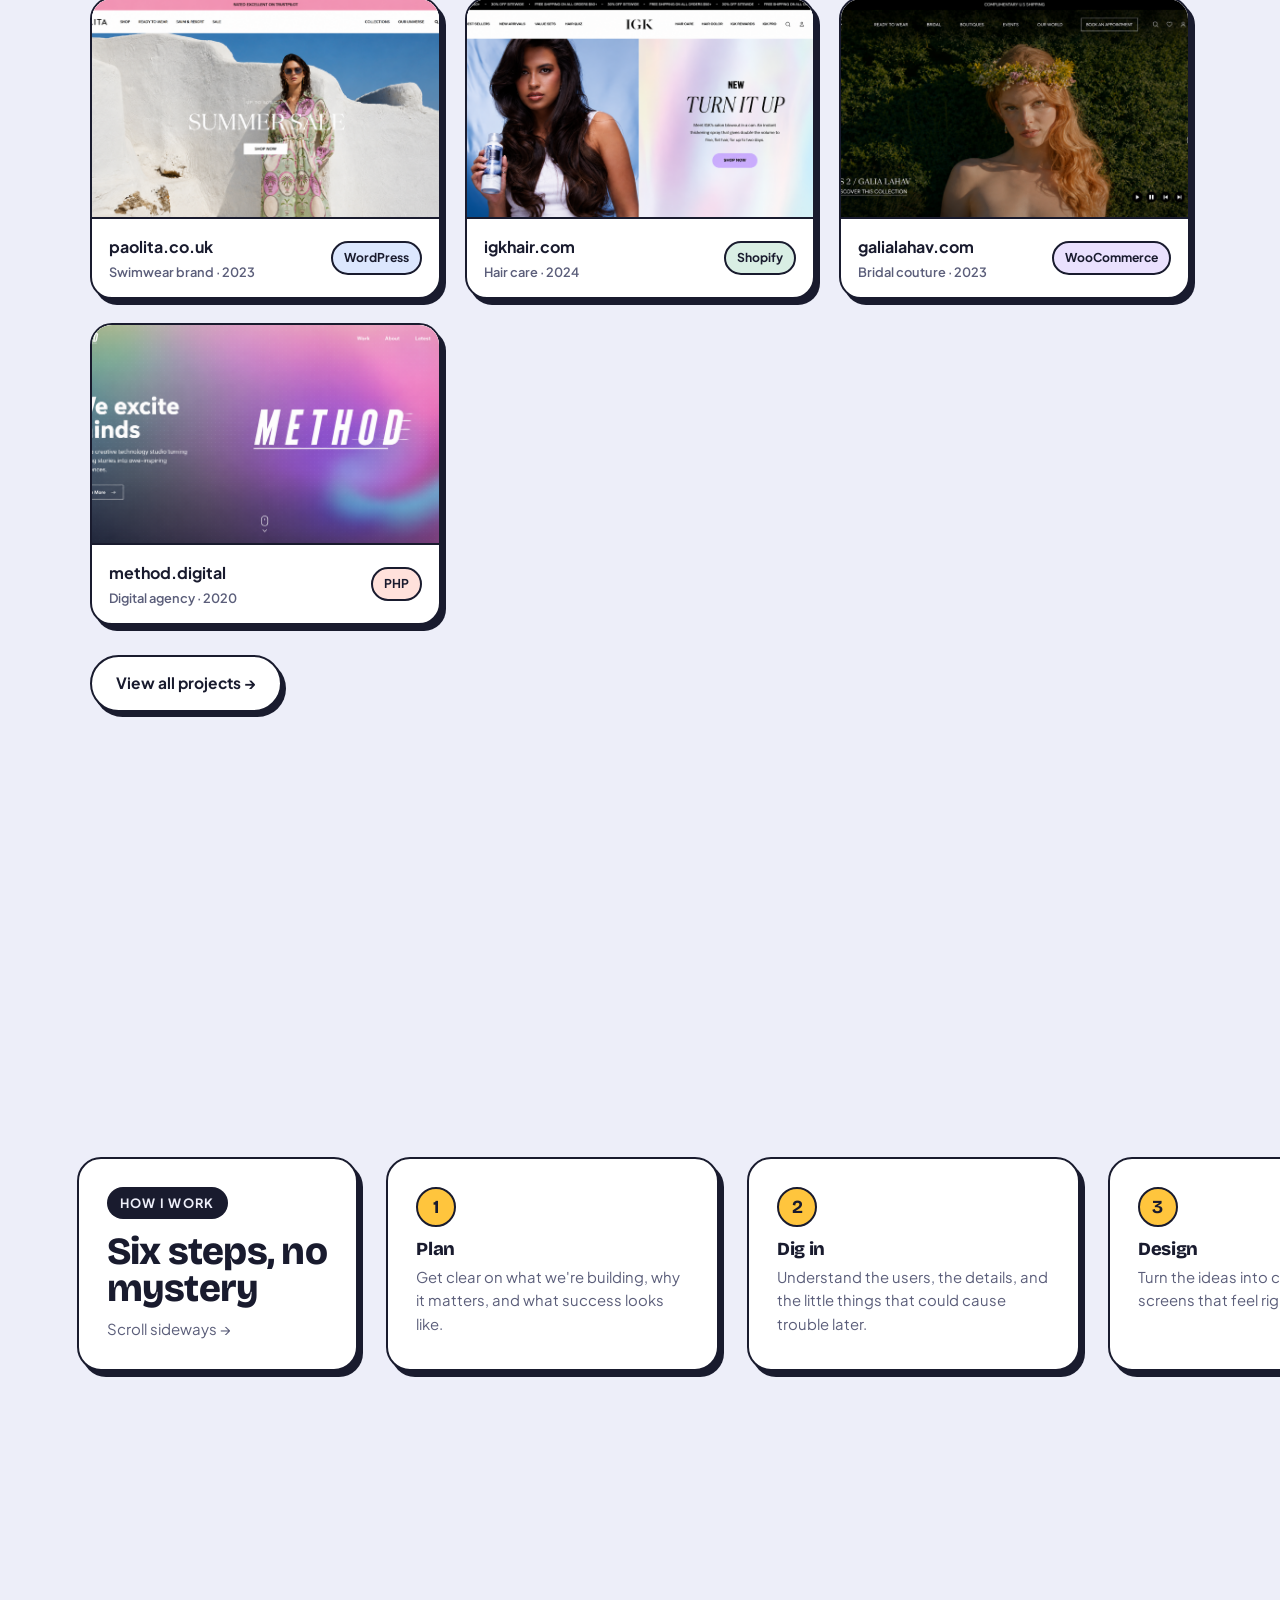
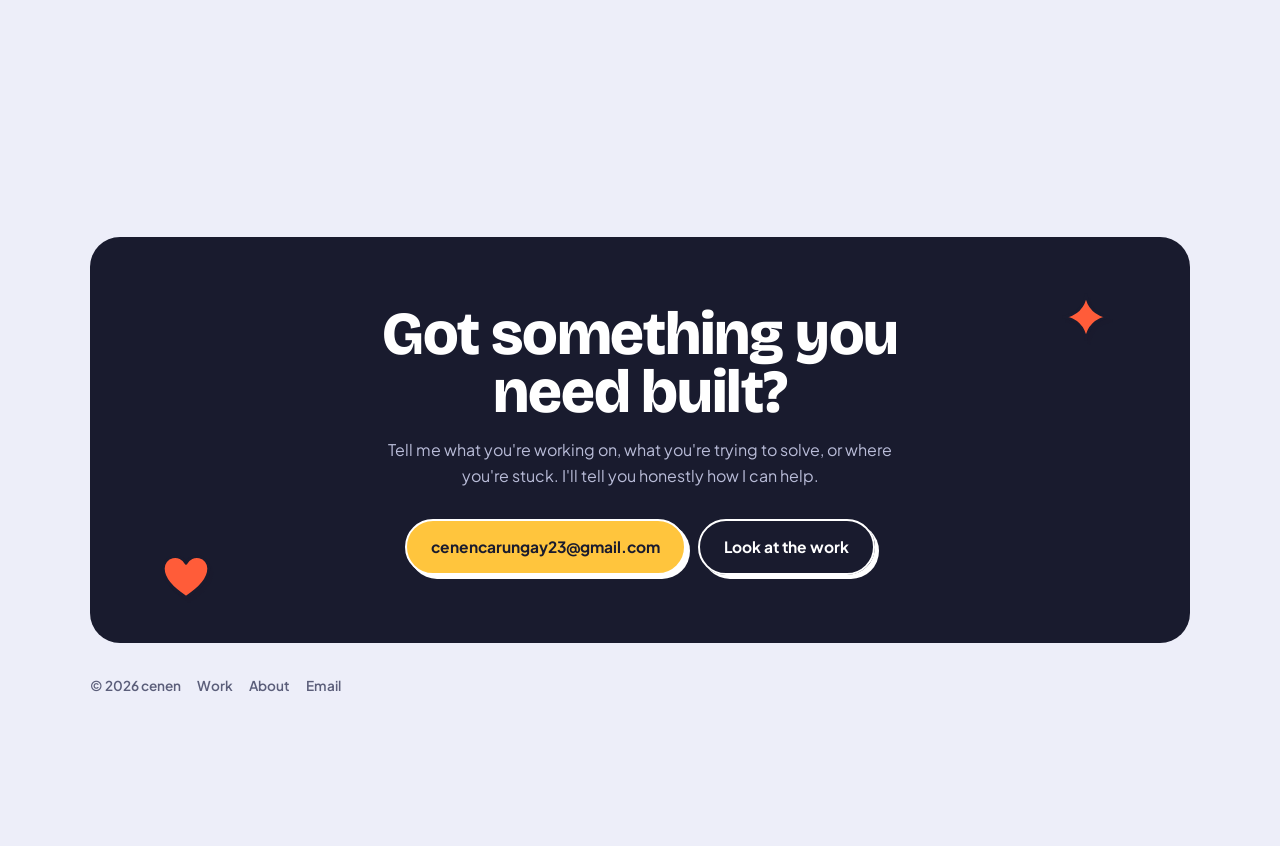
==== commit 7408baf7: "Update index.html" ====
--- a/index.html
+++ b/index.html
@@ -13,7 +13,7 @@
 <body>
 
 <nav class="top"><div class="wrap in">
-  <a class="brand" href="index.html"><span class="blob"></span> cenen</a>
+  <a class="brand" href="index.html" id="siteLogo"></a>
   <div class="links">
     <a href="index.html">Home</a>
     <a href="work.html">Work</a>
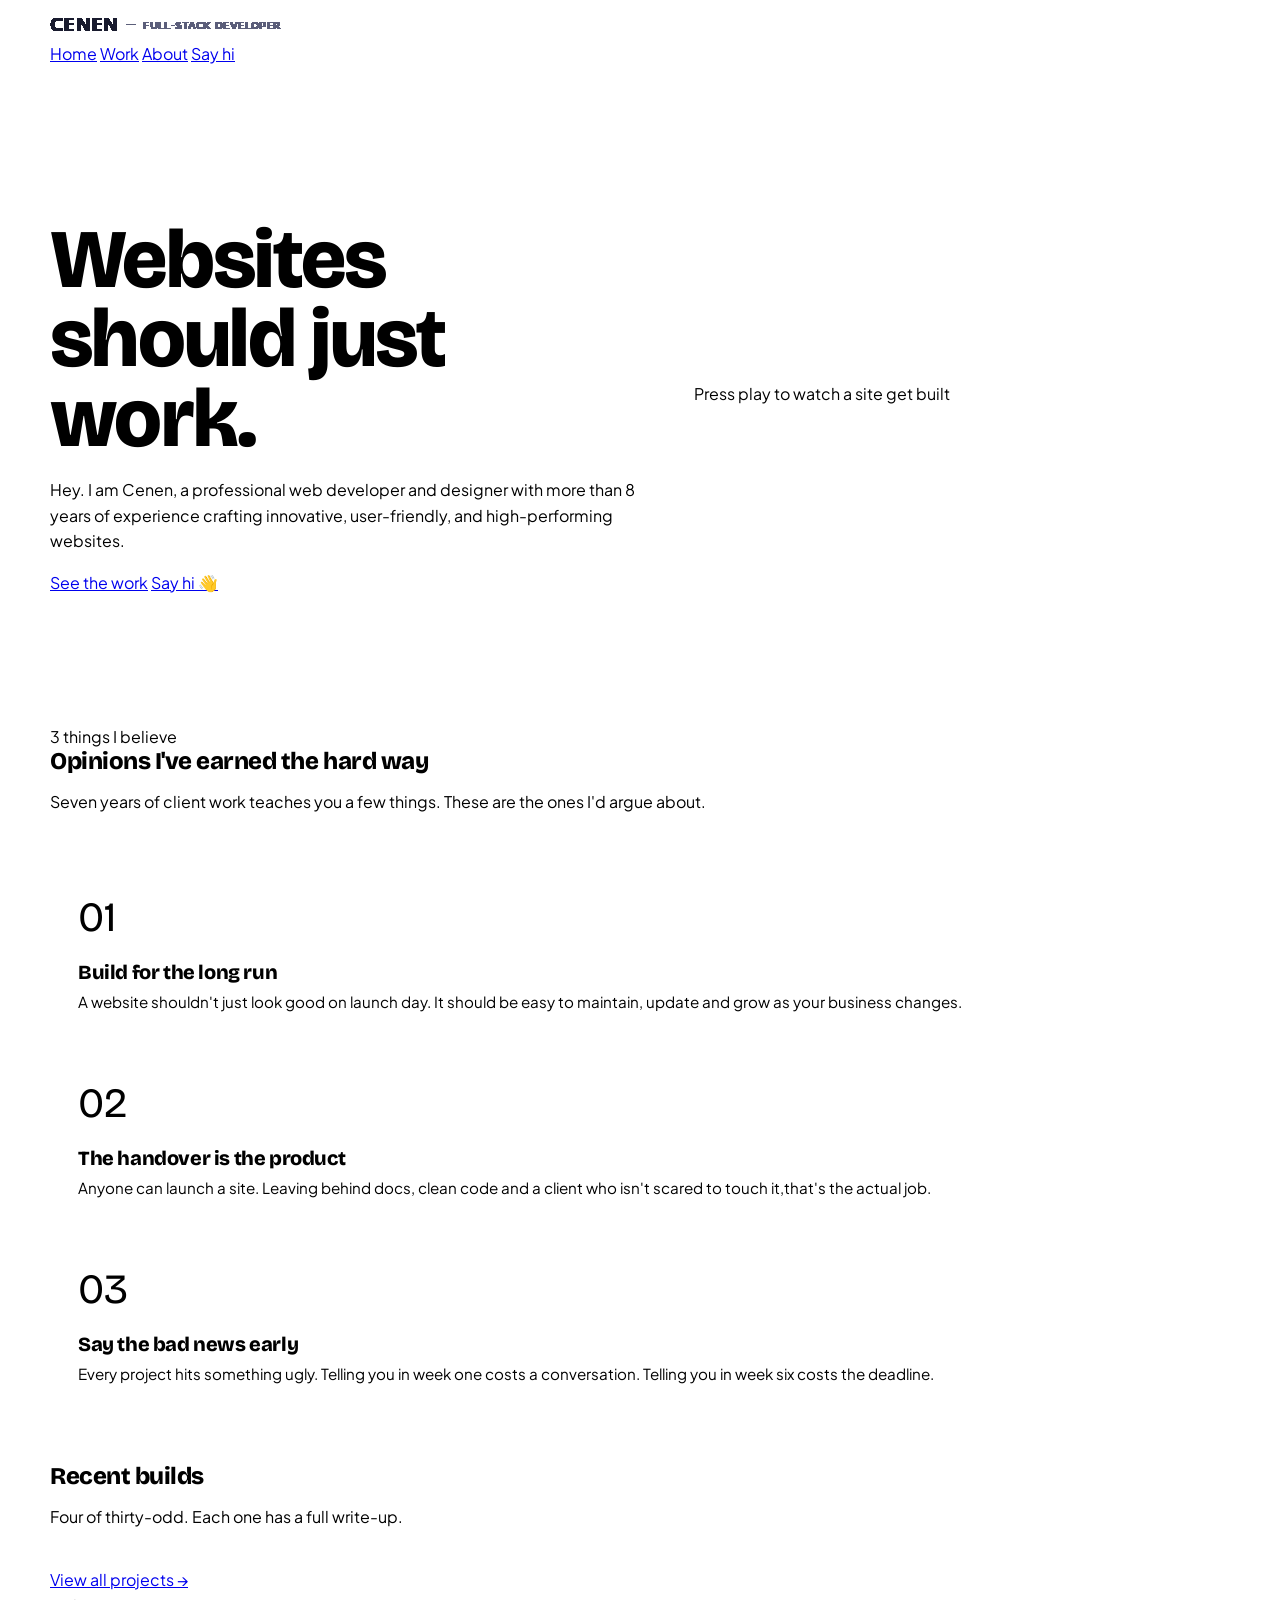
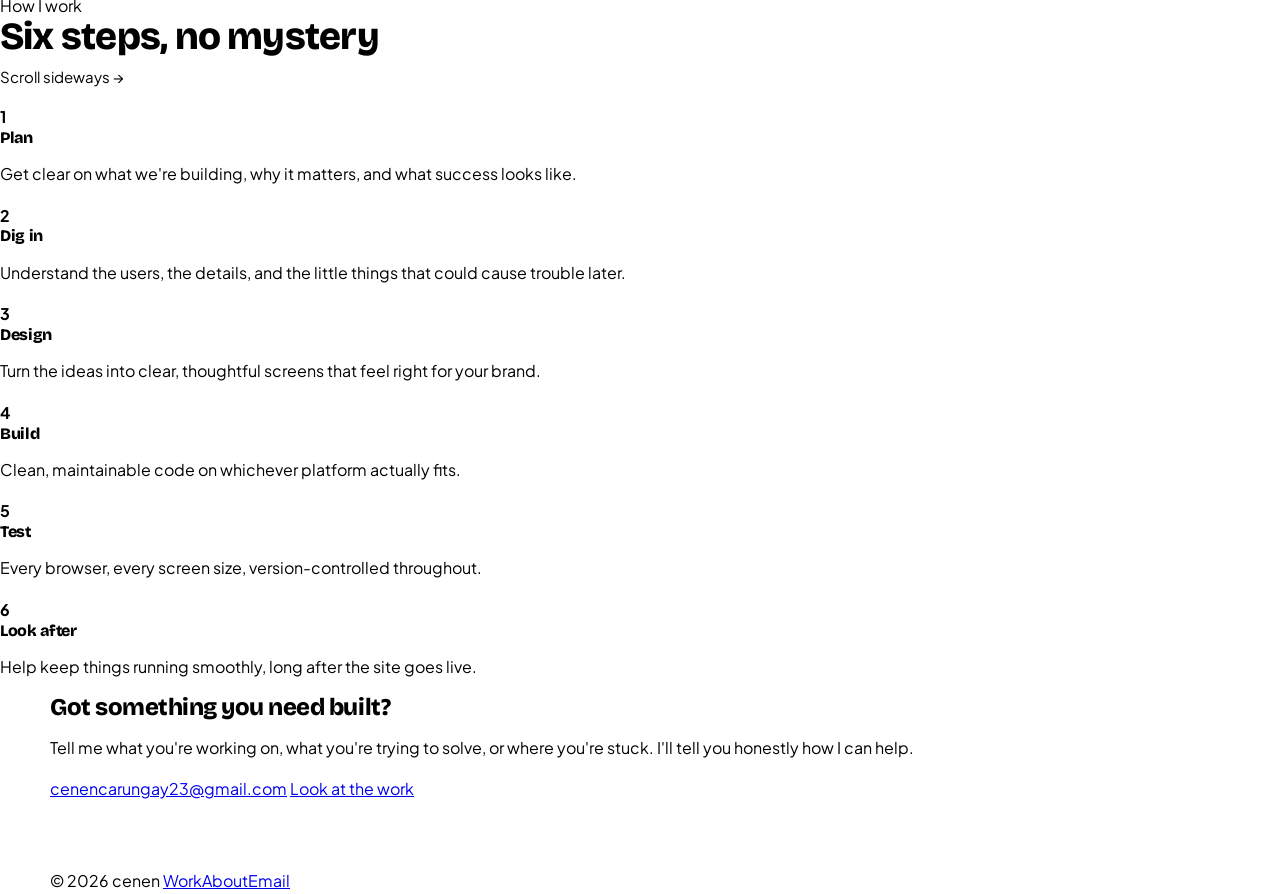
==== commit 32395344: "Update index.html" ====
--- a/index.html
+++ b/index.html
@@ -13,7 +13,9 @@
 <body>
 
 <nav class="top"><div class="wrap in">
-  <a class="brand" href="index.html" id="siteLogo"></a>
+ <a class="brand" href="index.html">
+  <img src="Images/cenen-fullstack-logo-aligned.gif" alt="Cenen — Full-Stack Developer">
+</a>
   <div class="links">
     <a href="index.html">Home</a>
     <a href="work.html">Work</a>
--- a/style.css
+++ b/style.css
@@ -1,217 +1,29 @@
-:root{
-  --bg:#EDEEF9; --bg2:#F7F7FD; --ink:#191B2E; --ink2:#5B5E7A;
-  --tomato:#FF5C39; --sky:#3E7BFA; --grass:#2FA36B; --sun:#FFC53D; --grape:#8B5CF6;
-  --shadow:5px 6px 0 var(--ink);
-  --shadow-lg:9px 11px 0 var(--ink);
+{
+--bg:#EDEEF9; --bg2:#F7F7FD; --ink:#191B2E; --ink2:#5B5E7A;
+--tomato:#FF5C39; --sky:#3E7BFA; --grass:#2FA36B; --sun:#FFC53D; --grape:#8B5CF6;
+--shadow:5px 6px 0 var(--ink);
+--shadow-lg:9px 11px 0 var(--ink);
 }
-*{box-sizing:border-box;}
-html{scroll-behavior:smooth;}
+{box-sizing;}
+html{scroll-behavior;}
 body{
-  margin:0;background:var(--bg);color:var(--ink);
-  font-family:'Plus Jakarta Sans',system-ui,sans-serif;line-height:1.6;
-  -webkit-font-smoothing:antialiased;overflow-x:hidden;
+margin:0;background(--bg);color(--ink);
+font-family:'Plus Jakarta Sans',system-ui,sans-serif;line-height:1.6;
+-webkit-font-smoothing;overflow-x;
 }
 h1,h2,h3,h4,.disp{font-family:'Bricolage Grotesque',sans-serif;font-weight:800;line-height:.96;letter-spacing:-.02em;margin:0;}
-a{color:inherit;}
-img,svg{display:block;max-width:100%;}
-::selection{background:var(--sun);}
-a:focus-visible,button:focus-visible{outline:3px solid var(--sky);outline-offset:3px;border-radius:10px;}
-@media(prefers-reduced-motion:reduce){*{animation-duration:.01ms!important;animation-iteration-count:1!important;transition-duration:.01ms!important;scroll-behavior:auto!important;}}
+a{color;}
+img,svg{display;max-width:100%;}
+::selection{background(--sun);}
+a,button{outline:3px solid var(--sky);outline-offset:3px;border-radius:10px;}
+@media(prefers-reduced-motion){{animation-duration:.01ms!important;animation-iteration-count:1!important;transition-duration:.01ms!important;scroll-behavior!important;}}
 .wrap{max-width:1180px;margin:0 auto;padding:0 clamp(18px,4vw,40px);}
 .tight{max-width:820px;}
 
 /* ---------- nav ---------- */
-nav.top{position:sticky;top:0;z-index:80;background:rgba(237,238,249,.85);backdrop-filter:blur(12px);border-bottom:2px solid var(--ink);}
-nav.top .in{display:flex;align-items:center;gap:12px;padding:12px 0;}
-.brand{display:flex;align-items:center;gap:9px;text-decoration:none;font-family:'Bricolage Grotesque';font-weight:800;font-size:1.14rem;}
-.brand .blob{width:26px;height:26px;background:var(--tomato);border:2px solid var(--ink);border-radius:52% 48% 44% 56%/56% 46% 54% 44%;animation:morph 7s ease-in-out infinite;}
-@keyframes morph{50%{border-radius:44% 56% 56% 44%/48% 56% 44% 52%;transform:rotate(12deg);}}
-nav.top .links{margin-left:auto;display:flex;gap:4px;flex-wrap:wrap;}
-nav.top .links a{text-decoration:none;font-weight:600;font-size:.9rem;padding:7px 13px;border-radius:999px;border:2px solid transparent;transition:.18s;}
-nav.top .links a:hover,nav.top .links a.on{border-color:var(--ink);background:#fff;}
-
-/* ---------- buttons ---------- */
-.btn{
-  display:inline-flex;
-  align-items:center;
-  justify-content:center;
-  gap:9px;
-  text-decoration:none;
-  font-weight:700;
-  font-size:.97rem;
-  min-height:52px;
-  padding:14px 24px;
-  border-radius:99px;
-  border:2px solid var(--ink);
-  background:#fff;
-  cursor:pointer;
-  box-shadow:4px 5px 0 var(--ink);
-  transition:transform .16s,box-shadow .16s;
-  font-family:inherit;
-  color:var(--ink);
-}
-
-.btn:hover{
-  transform:translate(-2px,-2px);
-  box-shadow:6px 7px 0 var(--ink);
-}
-
-.btn:active{
-  transform:translate(2px,2px);
-  box-shadow:1px 2px 0 var(--ink);
-}
-.btn.solid{background:var(--tomato);color:#fff;}
-.btn.sun{background:var(--sun);}
-.cta{display:flex;gap:12px;flex-wrap:wrap;margin-top:30px;}
-
-/* ---------- shared bits ---------- */
-.eyeb{display:inline-block;font-weight:700;font-size:.8rem;text-transform:uppercase;letter-spacing:.1em;background:var(--ink);color:var(--bg);padding:6px 13px;border-radius:99px;margin-bottom:18px;}
-h2.big{font-size:clamp(2rem,5vw,3.4rem);margin-bottom:14px;max-width:19ch;}
-.lead{color:var(--ink2);font-size:1.05rem;max-width:60ch;margin:0;}
-section.blk{padding:clamp(56px,8vw,104px) 0;position:relative;}
-.card{background:#fff;border:2px solid var(--ink);border-radius:22px;box-shadow:var(--shadow);}
-
-/* ---------- kinetic type ---------- */
-.kin{display:inline-block;}
-.kin .ch{display:inline-block;opacity:0;transform:translateY(.5em) rotate(-6deg);}
-.kin.go .ch{animation:chIn .55s cubic-bezier(.2,.9,.25,1) forwards;}
-@keyframes chIn{to{opacity:1;transform:none;}}
-.hl{position:relative;white-space:nowrap;}
-.hl::after{content:"";position:absolute;left:-2%;right:-2%;bottom:.06em;height:.28em;background:var(--sun);z-index:-1;border-radius:5px;transform:rotate(-1.2deg) scaleX(0);transform-origin:left;transition:transform .6s .5s cubic-bezier(.2,.9,.25,1);}
-.hl.go::after{transform:rotate(-1.2deg) scaleX(1);}
-
-/* ---------- stickers ---------- */
-.sticker{position:absolute;z-index:4;cursor:grab;touch-action:none;user-select:none;filter:drop-shadow(3px 4px 0 rgba(25,27,46,.2));animation:bob 5.5s ease-in-out infinite;}
-.sticker:active{cursor:grabbing;}
-@keyframes bob{0%,100%{transform:translateY(0) rotate(var(--r,0deg));}50%{transform:translateY(-10px) rotate(calc(var(--r,0deg) + 3deg));}}
-.sticker.held{animation:none!important;z-index:60;filter:drop-shadow(9px 11px 0 rgba(25,27,46,.24));}
-@media(max-width:900px){.sticker{display:none;}}
-
-/* ---------- marquee ---------- */
-.strip{margin-top:24px;border-top:2px solid var(--ink);border-bottom:2px solid var(--ink);background:var(--bg2);padding:15px 0;overflow:hidden;}
-.rail{display:flex;gap:13px;width:max-content;animation:slide 36s linear infinite;}
-.strip:hover .rail{animation-play-state:paused;}
-@keyframes slide{to{transform:translateX(-50%);}}
-.mini{display:flex;align-items:center;gap:10px;background:#fff;border:2px solid var(--ink);border-radius:14px;padding:9px 15px;white-space:nowrap;font-weight:600;font-size:.89rem;box-shadow:3px 3px 0 var(--ink);}
-
-/* ---------- work cards ---------- */
-.filters{display:flex;gap:9px;flex-wrap:wrap;margin:30px 0 26px;}
-.filters button{font-weight:700;font-size:.86rem;padding:9px 16px;border-radius:99px;cursor:pointer;border:2px solid var(--ink);background:#fff;box-shadow:3px 3px 0 var(--ink);transition:.16s;font-family:inherit;}
-.filters button:hover{transform:translate(-1px,-1px);box-shadow:4px 4px 0 var(--ink);}
-.filters button.on{background:var(--ink);color:var(--bg);}
-.grid{display:grid;grid-template-columns:repeat(auto-fill,minmax(290px,1fr));gap:24px;}
-.wcard{display:block;text-decoration:none;background:#fff;border:2px solid var(--ink);border-radius:22px;overflow:hidden;box-shadow:var(--shadow);transition:transform .22s,box-shadow .22s;}
-.wcard:hover{transform:translate(-3px,-5px);box-shadow:var(--shadow-lg);}
-.wcard .art{border-bottom:2px solid var(--ink);overflow:hidden;}
-.wcard .art{
-  height:220px;
-  overflow:hidden;
-  border-bottom:2px solid var(--ink);
-  background:#fff;
-}
-
-.wcard .art img{
-  width:100%;
-  height:100%;
-  object-fit:contain;
-  object-position:center top;
-  display:block;
-}
-
-.wcard .art img{
-  width:100%;
-  height:100%;
-  object-fit:cover;
-  object-position:top;
-  display:block;
-  transition:transform .35s;
-}
-
-.wcard:hover .art img{
-  transform:scale(1.04);
-}
-.wcard:hover .art svg{transform:scale(1.04);}
-.wcard .meta{padding:15px 17px;display:flex;align-items:center;justify-content:space-between;gap:10px;}
-.wcard .meta b{font-size:1rem;}
-.wcard .meta small{display:block;color:var(--ink2);font-weight:600;font-size:.8rem;margin-top:2px;}
-.tag{font-size:.76rem;font-weight:700;padding:5px 11px;border-radius:99px;border:2px solid var(--ink);white-space:nowrap;}
-
-/* ---------- case study ---------- */
-.case-hero{padding:clamp(36px,6vw,72px) 0 0;}
-.back{display:inline-flex;align-items:center;gap:7px;font-weight:700;font-size:.9rem;text-decoration:none;margin-bottom:22px;}
-.back:hover{color:var(--tomato);}
-.case-title{font-size:clamp(2.2rem,6vw,4.2rem);margin-bottom:16px;}
-.facts{display:grid;grid-template-columns:repeat(auto-fit,minmax(140px,1fr));gap:0;border:2px solid var(--ink);border-radius:18px;overflow:hidden;background:#fff;margin:34px 0;}
-.facts div{padding:18px 20px;border-right:2px solid var(--ink);}
-.facts div:last-child{border-right:none;}
-.facts dt{font-size:.74rem;text-transform:uppercase;letter-spacing:.09em;font-weight:700;color:var(--ink2);}
-.facts dd{margin:5px 0 0;font-weight:700;font-size:1.02rem;}
-.case-body h3{font-size:clamp(1.3rem,2.6vw,1.9rem);margin:44px 0 12px;}
-.case-body p{color:var(--ink2);font-size:1.03rem;margin:0 0 14px;}
-.case-body ul{color:var(--ink2);padding-left:20px;margin:0 0 14px;}
-.case-body li{margin-bottom:7px;}
-.shotframe{border:2px solid var(--ink);border-radius:22px;overflow:hidden;box-shadow:var(--shadow);margin:30px 0;background:#fff;}
-.shotframe img{
-  display:block;
-  width:100%;
-  height:auto;
-}
-.todo{background:#FFF6D8;border:2px dashed var(--ink);border-radius:14px;padding:14px 18px;font-size:.9rem;font-weight:600;margin:18px 0;}
-.nextcase{display:flex;justify-content:space-between;align-items:center;gap:16px;flex-wrap:wrap;border-top:2px solid var(--ink);padding-top:26px;margin-top:56px;}
-
-/* ---------- pinned scroll scene ---------- */
-.pin-outer{height:280vh;position:relative;}
-.pin{position:sticky;top:0;height:100vh;display:flex;align-items:center;overflow:hidden;}
-.pin-track{display:flex;gap:28px;padding:0 6vw;will-change:transform;}
-.pin-card{flex:0 0 clamp(240px,26vw,340px);background:#fff;border:2px solid var(--ink);border-radius:24px;padding:28px;box-shadow:var(--shadow);}
-.pin-card b{display:inline-block;font-family:'Bricolage Grotesque';font-size:1.15rem;width:40px;height:40px;line-height:36px;text-align:center;border:2px solid var(--ink);border-radius:99px;background:var(--sun);margin-bottom:14px;}
-.pin-card h4{font-size:1.15rem;margin-bottom:7px;}
-.pin-card p{margin:0;color:var(--ink2);font-size:.93rem;}
-@media(max-width:900px){
-  .pin-outer{height:auto;}
-  .pin{position:static;height:auto;padding:20px 0;}
-  .pin-track{flex-direction:column;padding:0;transform:none!important;}
-  .pin-card{flex:1 1 auto;}
-}
-
-/* ---------- parallax ---------- */
-.plx{will-change:transform;}
-
-/* ---------- finale ---------- */
-.finale{background:var(--ink);color:var(--bg);border-radius:30px;padding:clamp(34px,6vw,68px);text-align:center;position:relative;overflow:hidden;}
-.finale h2{color:#fff;font-size:clamp(2rem,6vw,3.8rem);margin:0 auto 16px;max-width:17ch;}
-.finale p{color:#B9BCD8;max-width:46ch;margin:0 auto;}
-.finale .btn{border-color:#fff;box-shadow:4px 4px 0 #fff;}
-.finale .btn.ghost{background:transparent;color:#fff;}
-.foot{display:flex;gap:16px;flex-wrap:wrap;align-items:center;padding:32px 0 46px;font-size:.85rem;color:var(--ink2);font-weight:600;}
-.foot a{text-decoration:none;}
-.foot a:hover{color:var(--ink);}
-
-/* ---------- reveal ---------- */
-.rv{transition:opacity .65s ease,transform .65s ease;}
-.rv.pre{opacity:0;transform:translateY(24px);}
-.rv.pre.in{opacity:1;transform:none;}
-
-/* ---------- build sequence on the monitor ---------- */
-.playbtn{cursor:pointer;transition:opacity .3s;}
-.playbtn .pb-bg,.playbtn .pb-icon{transition:transform .2s;transform-box:fill-box;transform-origin:center;}
-.playbtn:hover .pb-bg{transform:scale(1.12);}
-.playbtn:hover .pb-icon{transform:scale(1.12);}
-.playbtn .pb-ring{transform-box:fill-box;transform-origin:center;animation:pbring 2.2s ease-out infinite;}
-@keyframes pbring{0%{transform:scale(1);opacity:.55;}70%,100%{transform:scale(1.55);opacity:0;}}
-.playbtn:focus-visible .pb-bg{stroke:var(--sky);stroke-width:6;}
-
-#screenLayer .pop{transform-box:fill-box;transform-origin:center;opacity:0;animation:scPop .45s cubic-bezier(.2,.9,.25,1) forwards;}
-@keyframes scPop{from{opacity:0;transform:scale(.82) translateY(6px);}to{opacity:1;transform:none;}}
-#screenLayer .typ{opacity:0;animation:scTyp .3s steps(1) forwards;}
-@keyframes scTyp{to{opacity:1;}}
-#screenLayer .caret{opacity:0;animation:scCaret .8s steps(2,start) infinite;animation-delay:inherit;}
-@keyframes scCaret{0%,49%{opacity:1;}50%,100%{opacity:0;}}
-#screenLayer .confetti{transform-box:fill-box;transform-origin:center;opacity:0;animation:scConf .9s ease-out forwards;}
-@keyframes scConf{0%{opacity:0;transform:scale(.4) rotate(0);}40%{opacity:1;}100%{opacity:0;transform:scale(1.3) translateY(-26px) rotate(180deg);}}
-
-.build-bar{display:flex;align-items:center;gap:14px;flex-wrap:wrap;margin-top:14px;}
-#buildCaption{font-weight:700;font-size:.9rem;color:var(--ink2);}
-#buildDots{display:flex;gap:6px;}
-#buildDots i{width:9px;height:9px;border-radius:50%;border:2px solid var(--ink);background:transparent;display:block;transition:background .25s;}
-#buildDots i.on{background:var(--sun);}
+nav.top{position;top:0;z-index:80;background(237,238,249,.85);backdrop-filter(12px);border-bottom:2px solid var(--ink);}
+nav.top .in{display;align-items;gap:12px;padding:12px 0;}
+.brand{display;align-items;gap:9px;text-decoration;font-family:'Bricolage Grotesque';font-weight:800;font-size:1.14rem;}
+.brand .blob{width:26px;height:26px;background(--tomato);border:2px solid var(--ink);border-radius:52% 48% 44% 56%/56% 46% 54% 44%;animation 7s ease-in-out infinite;}
+@keyframes morph{50%{border-radius:44% 56% 56% 44%/48% 56% 44% 52%;transform(12deg);}}
+nav.top .links{margin-left;display;gap:4p
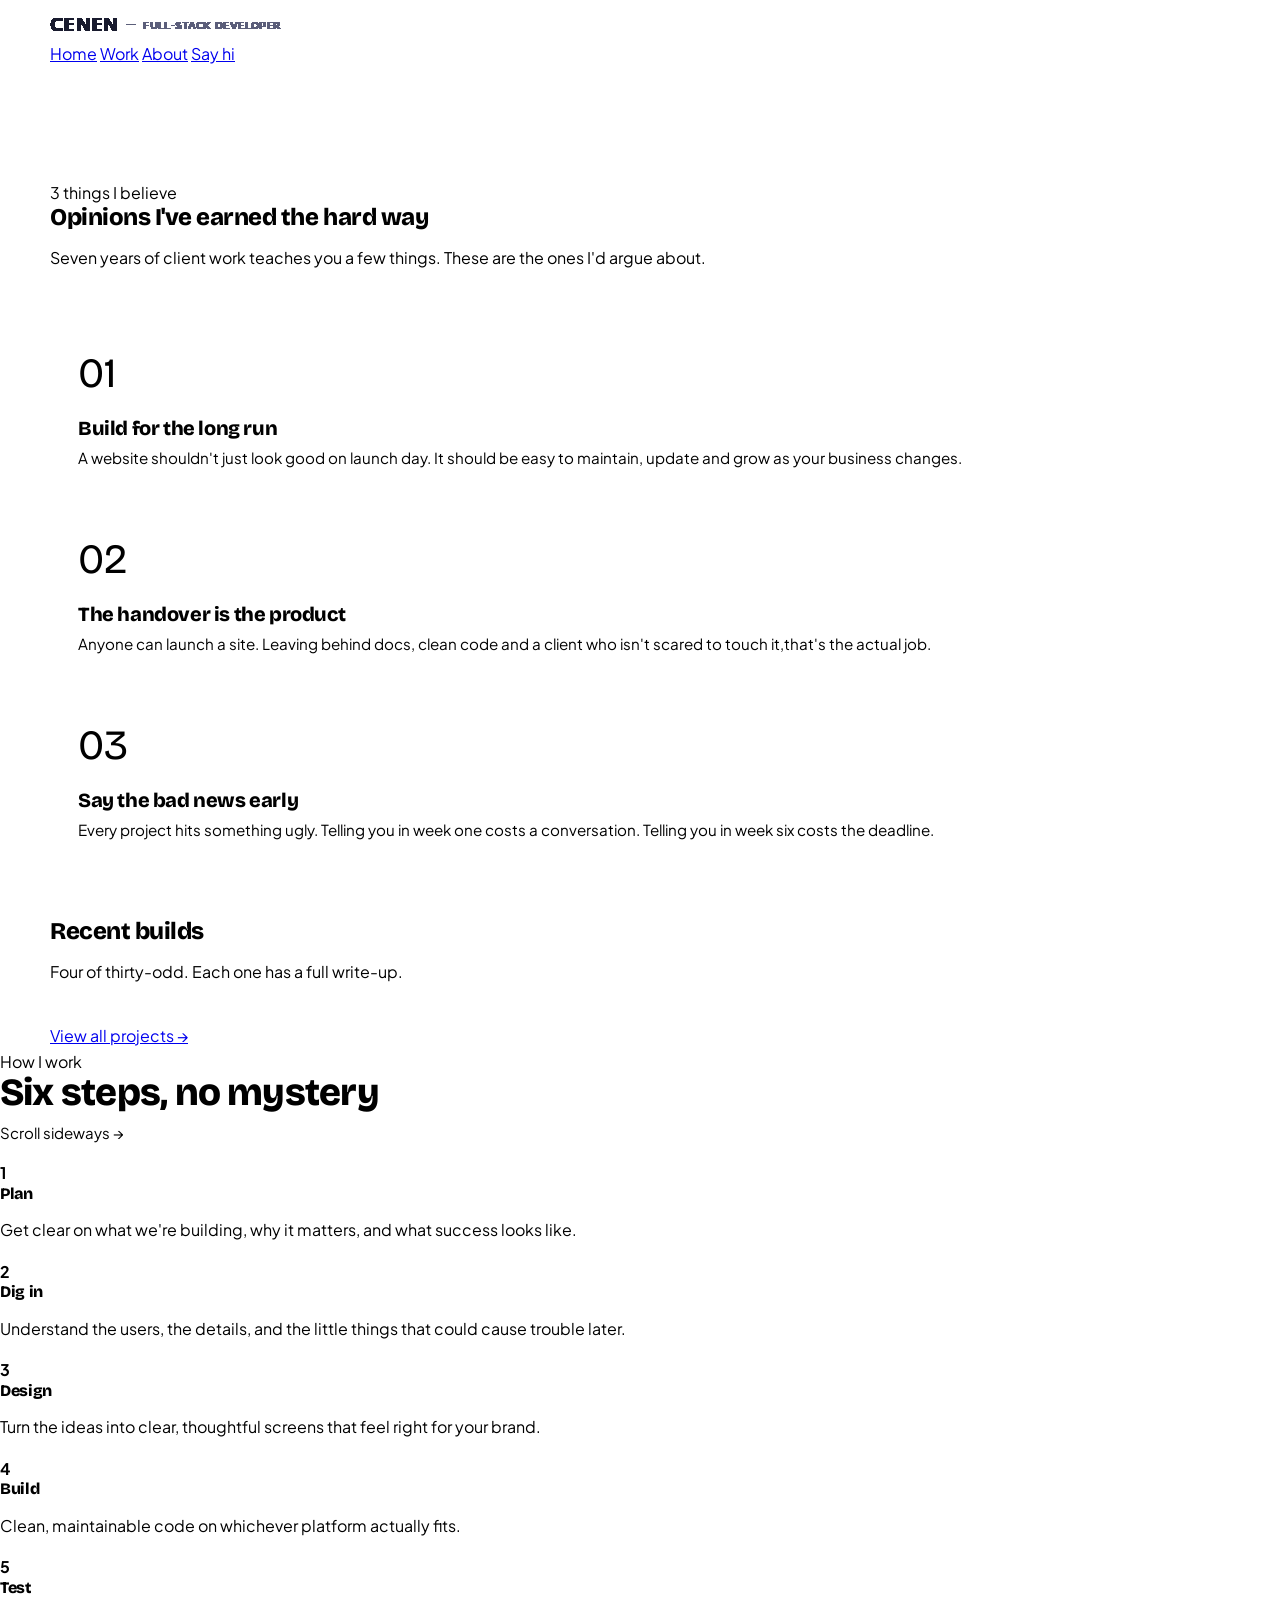
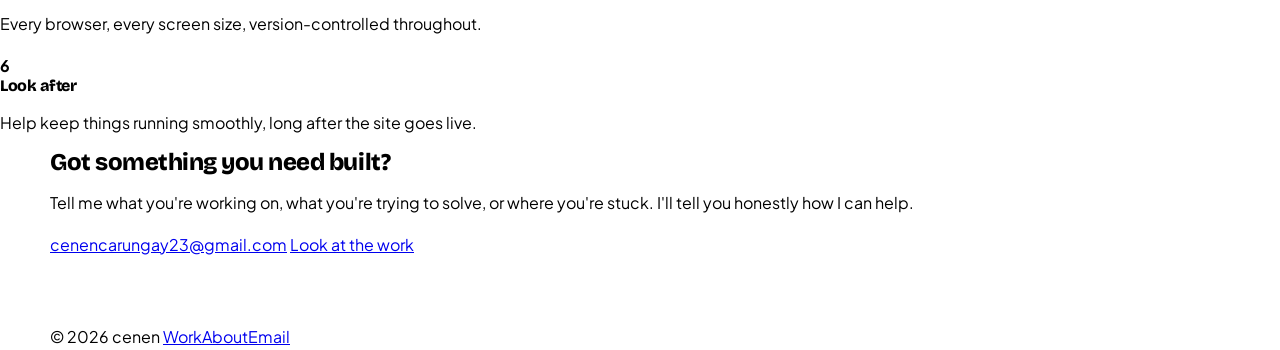
==== commit 67f798dc: "Update index.html" ====
--- a/index.html
+++ b/index.html
@@ -25,7 +25,7 @@
 </div></nav>
 <br><br>
   
-<!-- HERO -->
+<!-- HERO --.>
 <header class="blk" style="padding-top:clamp(30px,5vw,64px);position:relative;overflow:hidden">
   <div class="wrap" style="display:grid;grid-template-columns:1.05fr .95fr;gap:clamp(24px,4vw,56px);align-items:center" id="heroGrid">
     <div>
--- a/style.css
+++ b/style.css
@@ -27,3 +27,10 @@
 .brand .blob{width:26px;height:26px;background(--tomato);border:2px solid var(--ink);border-radius:52% 48% 44% 56%/56% 46% 54% 44%;animation 7s ease-in-out infinite;}
 @keyframes morph{50%{border-radius:44% 56% 56% 44%/48% 56% 44% 52%;transform(12deg);}}
 nav.top .links{margin-left;display;gap:4p
+
+               .brand img{
+  display:block;
+  width:auto;
+  height:30px;
+  max-width:none;
+}
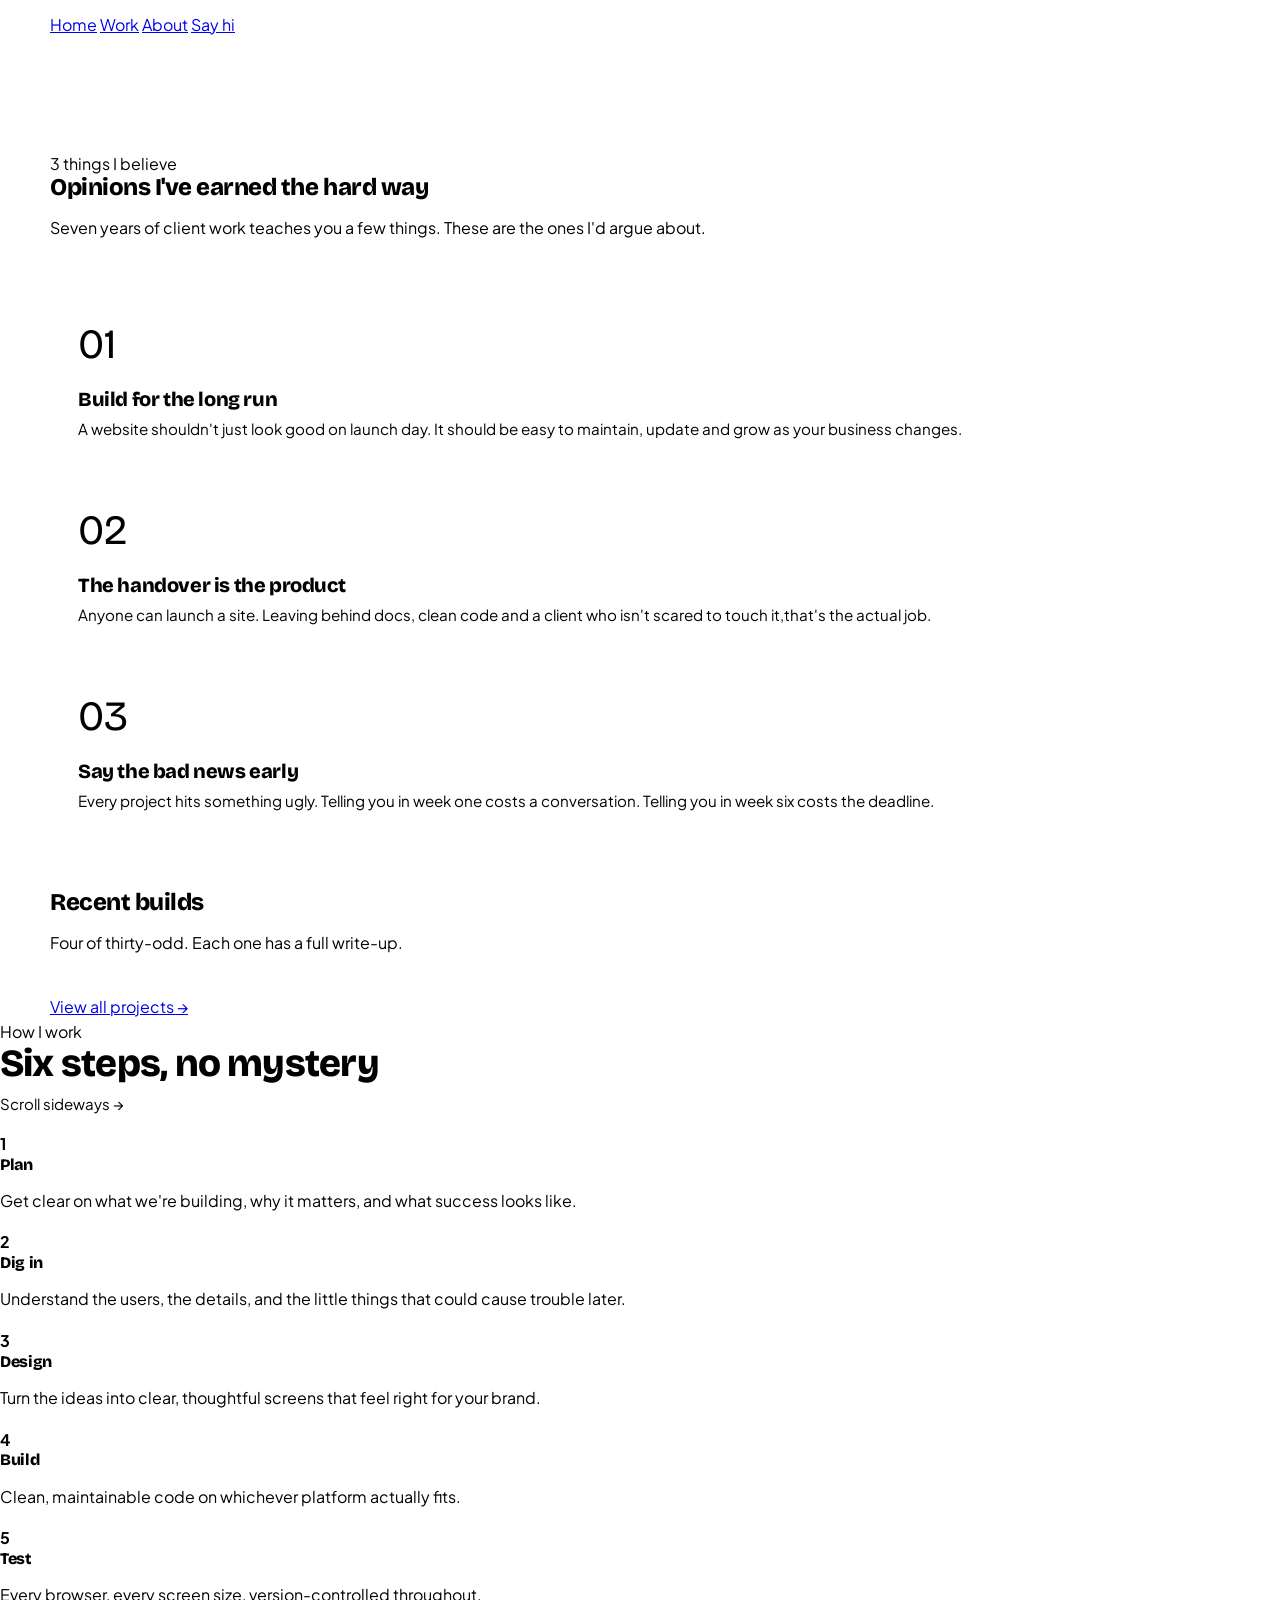
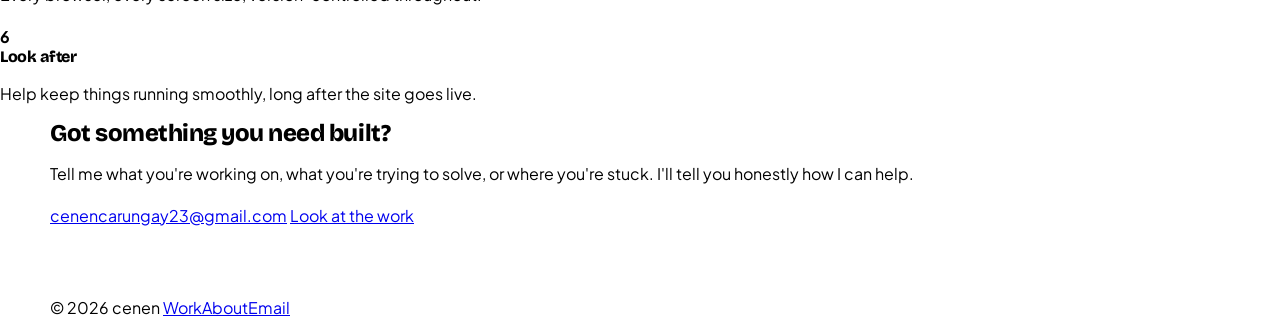
==== commit 47bd2953: "Update index.html" ====
--- a/index.html
+++ b/index.html
@@ -13,9 +13,7 @@
 <body>
 
 <nav class="top"><div class="wrap in">
- <a class="brand" href="index.html">
-  <img src="Images/cenen-fullstack-logo-aligned.gif" alt="Cenen — Full-Stack Developer">
-</a>
+ <a class="brand" href="index.html" id="siteLogo"></a>
   <div class="links">
     <a href="index.html">Home</a>
     <a href="work.html">Work</a>
--- a/style.css
+++ b/style.css
@@ -28,9 +28,4 @@
 @keyframes morph{50%{border-radius:44% 56% 56% 44%/48% 56% 44% 52%;transform(12deg);}}
 nav.top .links{margin-left;display;gap:4p
 
-               .brand img{
-  display:block;
-  width:auto;
-  height:30px;
-  max-width:none;
-}
+           
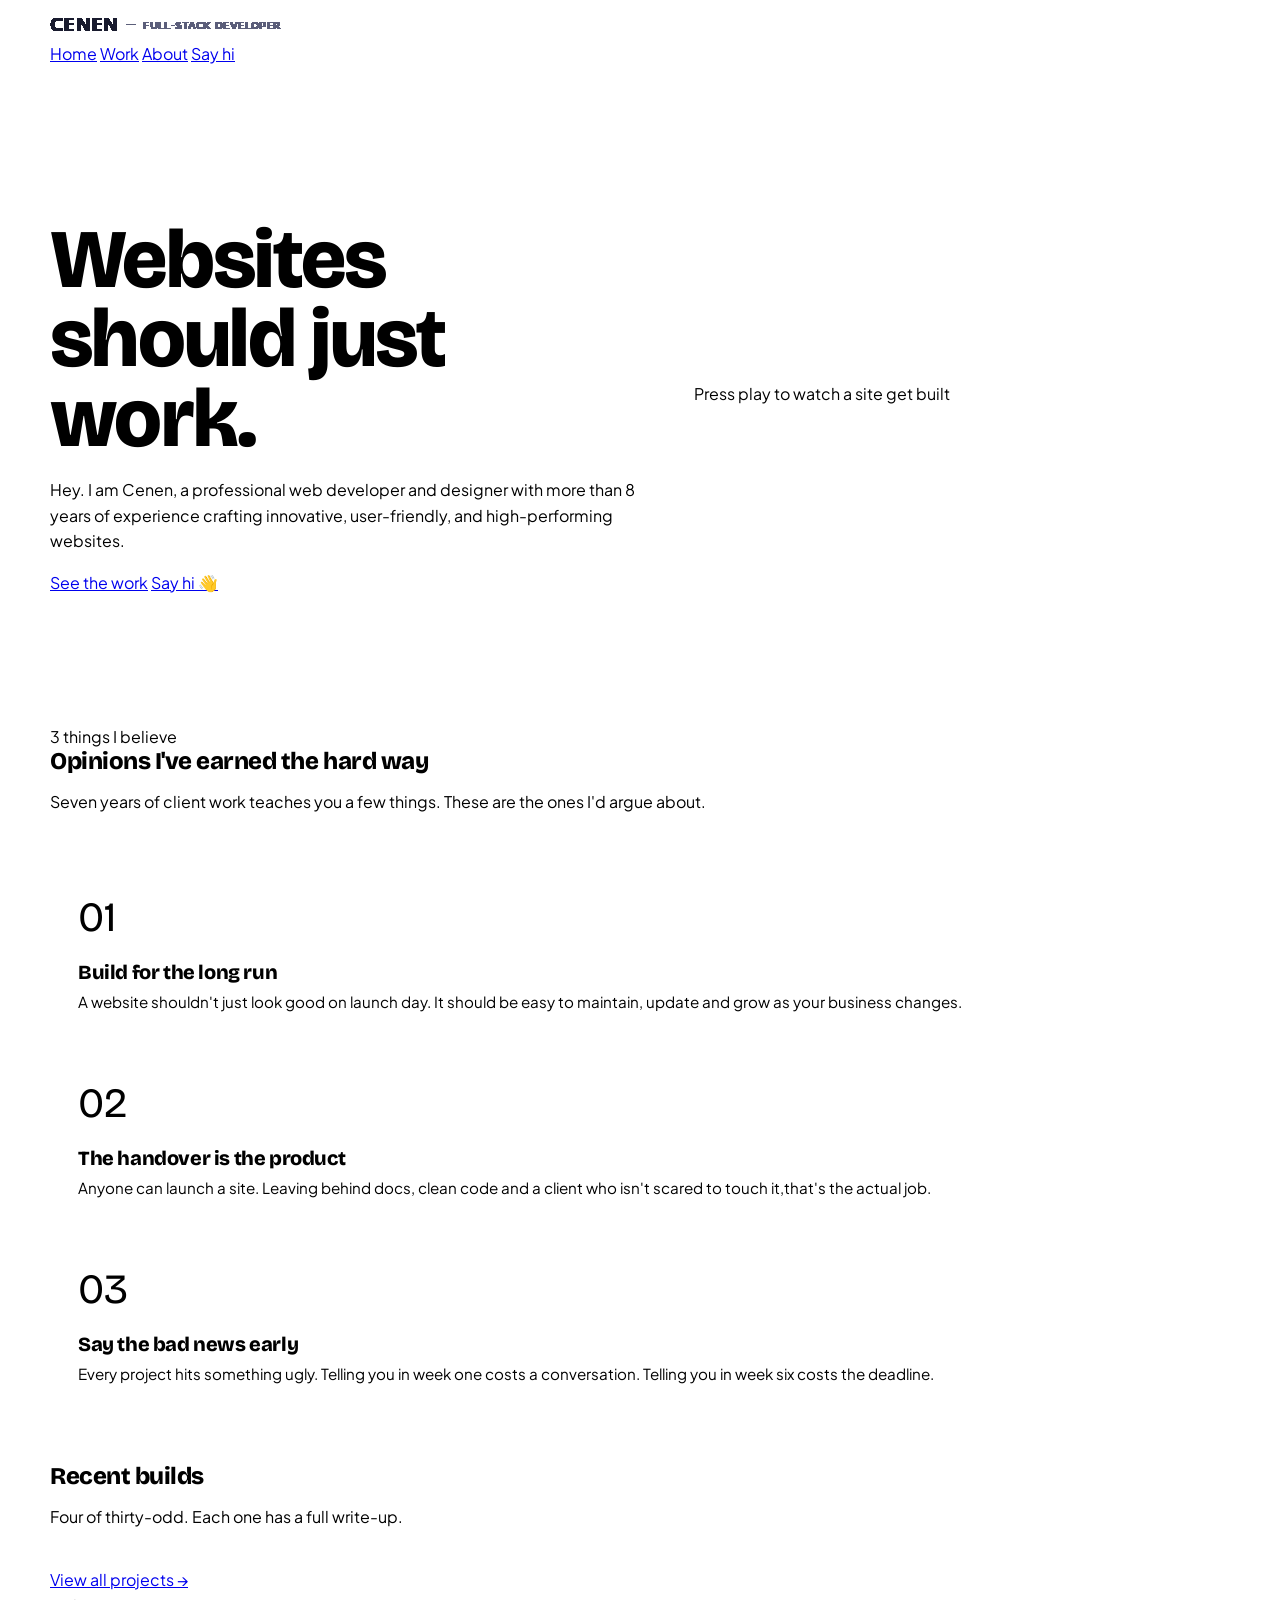
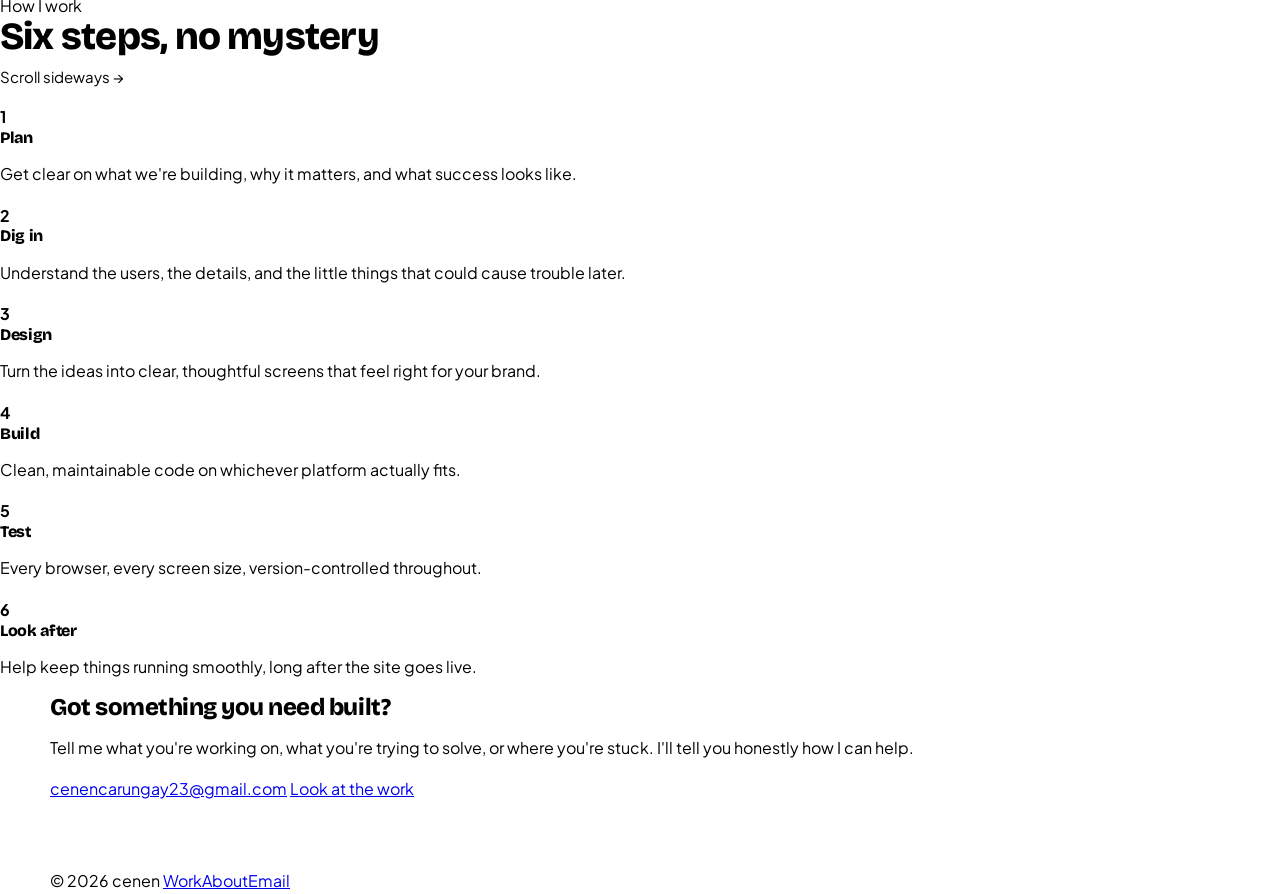
==== commit 80b98e86: "Update index.html" ====
--- a/index.html
+++ b/index.html
@@ -13,7 +13,9 @@
 <body>
 
 <nav class="top"><div class="wrap in">
- <a class="brand" href="index.html" id="siteLogo"></a>
+ <a class="brand" href="index.html">
+  <img src="Images/cenen-fullstack-logo-aligned.gif" alt="Cenen — Full-Stack Developer">
+</a>
   <div class="links">
     <a href="index.html">Home</a>
     <a href="work.html">Work</a>
@@ -23,7 +25,7 @@
 </div></nav>
 <br><br>
   
-<!-- HERO --.>
+<!-- HERO -->
 <header class="blk" style="padding-top:clamp(30px,5vw,64px);position:relative;overflow:hidden">
   <div class="wrap" style="display:grid;grid-template-columns:1.05fr .95fr;gap:clamp(24px,4vw,56px);align-items:center" id="heroGrid">
     <div>
--- a/style.css
+++ b/style.css
@@ -27,5 +27,3 @@
 .brand .blob{width:26px;height:26px;background(--tomato);border:2px solid var(--ink);border-radius:52% 48% 44% 56%/56% 46% 54% 44%;animation 7s ease-in-out infinite;}
 @keyframes morph{50%{border-radius:44% 56% 56% 44%/48% 56% 44% 52%;transform(12deg);}}
 nav.top .links{margin-left;display;gap:4p
-
-           
